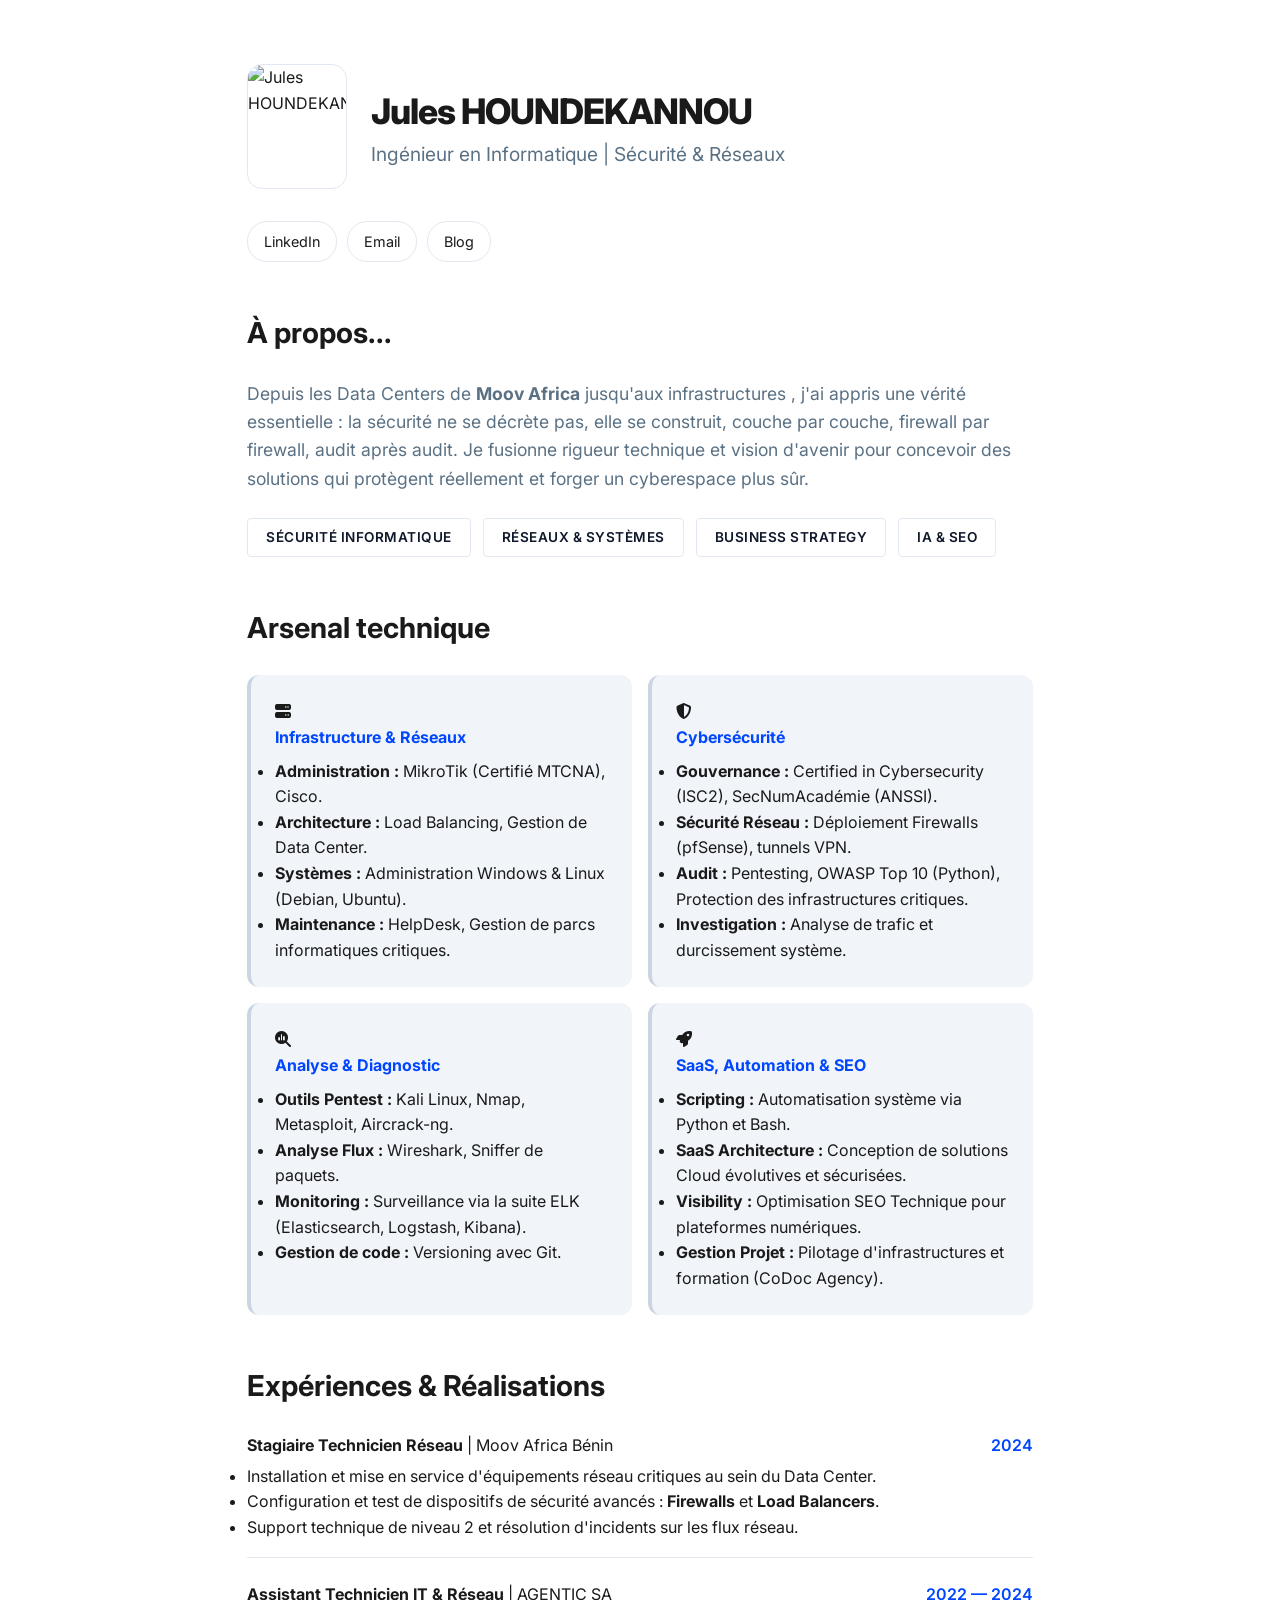
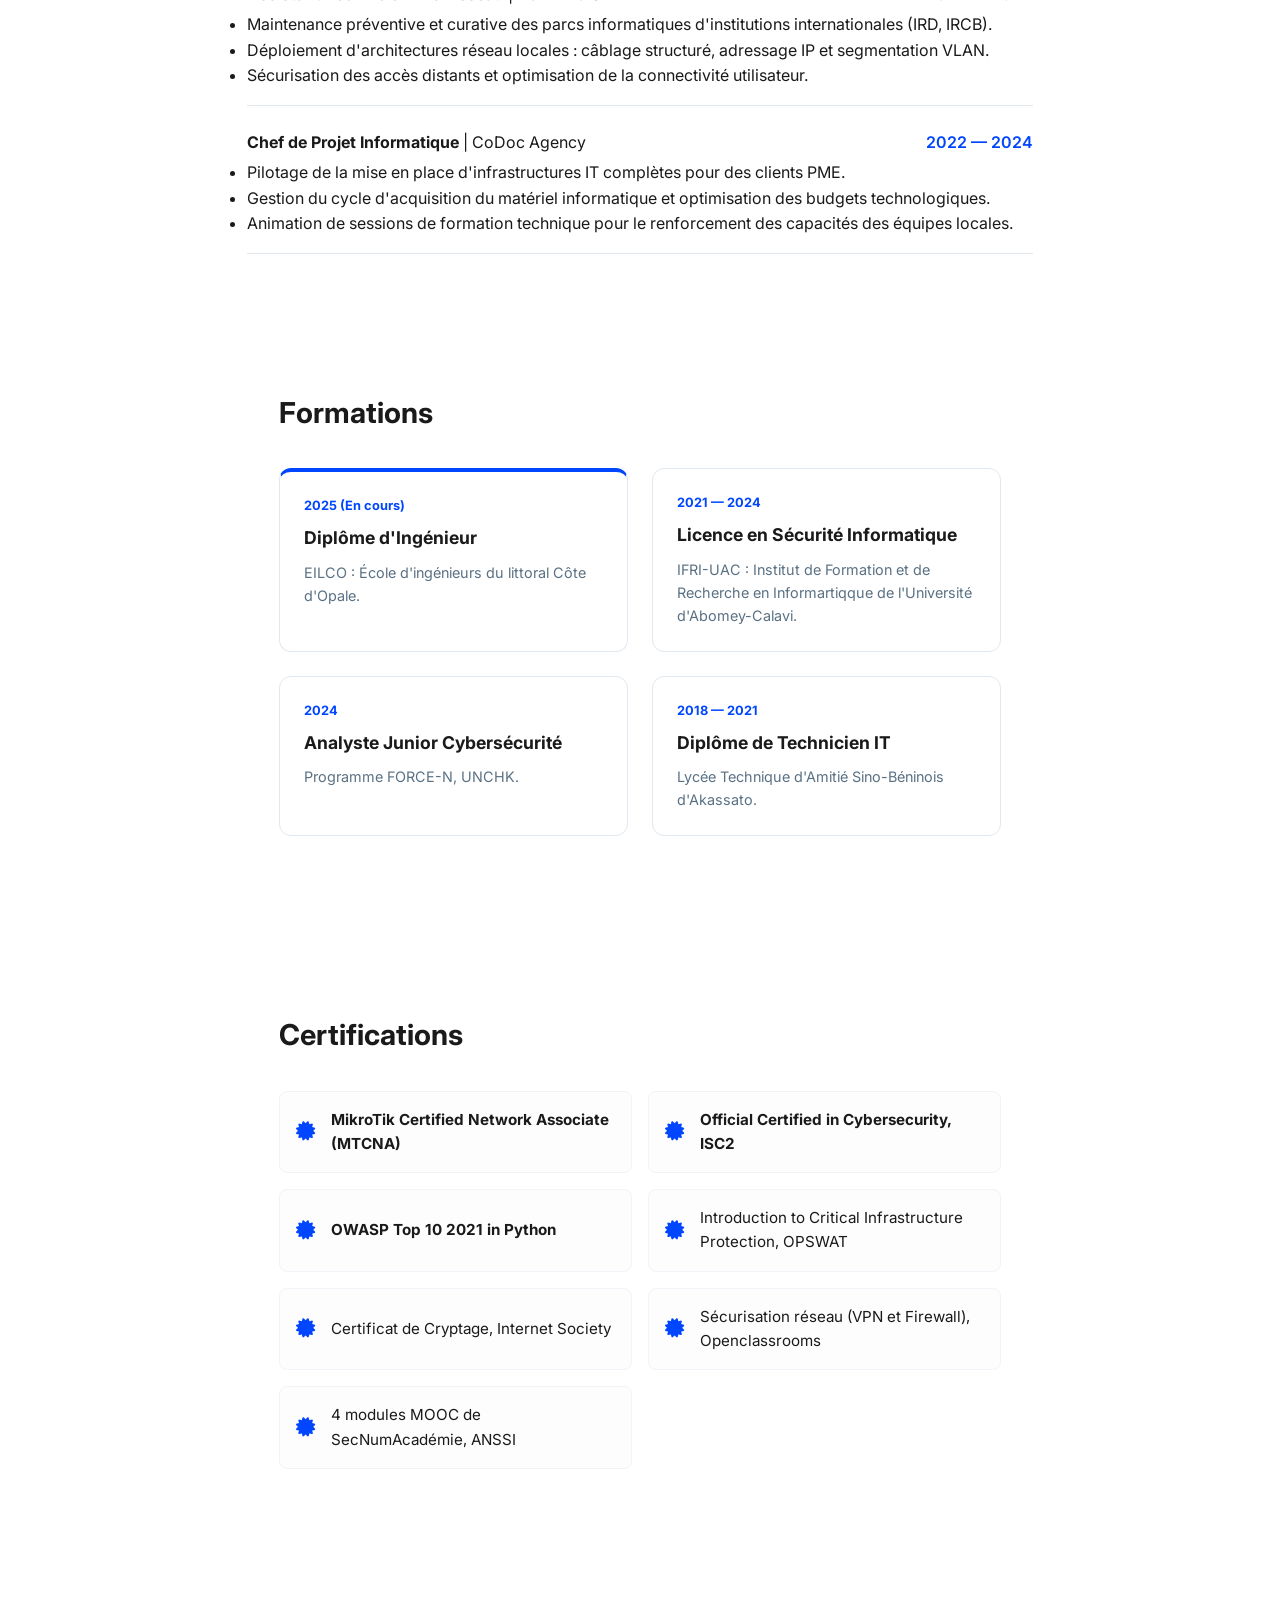
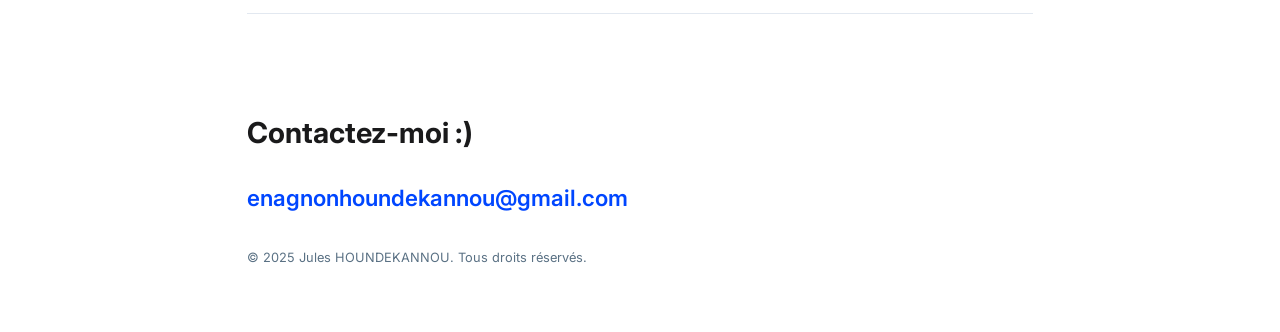
==== index.html @ 3a54ed11 "feat: initial release of professional portfolio" ====
<!DOCTYPE html>
<html lang="fr">
<head>
    <meta charset="UTF-8">
    <meta name="viewport" content="width=device-width, initial-scale=1.0">
    <title>Jules HOUNDEKANNOU </title>
    <link rel="stylesheet" href="style.css">
    <link href="https://fonts.googleapis.com/css2?family=Inter:wght@400;600;800&display=swap" rel="stylesheet">
    <link rel="stylesheet" href="https://cdnjs.cloudflare.com/ajax/libs/font-awesome/6.4.0/css/all.min.css">
</head>
<body>

    <main class="container">
        <header class="profile-header">
            <div class="profile-flex">
                <img src="https://cdn.hashnode.com/res/hashnode/image/upload/v1766856360674/9bcb1cd2-54c2-4aea-82b2-ec158ffb00c4.jpeg" alt="Jules HOUNDEKANNOU" class="avatar">
                <div class="profile-info">
                    <h1>Jules HOUNDEKANNOU</h1>
                    <p class="role">Ingénieur en Informatique | Sécurité & Réseaux</p>
                </div>
            </div>
            
            <div class="social-links">
                <a href="https://www.linkedin.com/in/jules-houndekannou-708996215/" class="btn-social">LinkedIn</a>
                <a href="mailto:enagnonhoundekannou@gmail.com" class="btn-social">Email</a>
                <a href="https://blog.houndekannoujules.com" class="btn-social">Blog</a>
            </div>

            <section class="about">
                <h2>À propos...</h2>
                <p>
                    Depuis les Data Centers de <strong>Moov Africa</strong> jusqu'aux infrastructures , j'ai appris une vérité essentielle : 
                    la sécurité ne se décrète pas, elle se construit, couche par couche, firewall par firewall, audit après audit. 
                    Je fusionne rigueur technique et vision d'avenir pour concevoir des solutions 
                    qui protègent réellement et forger un cyberespace plus sûr.
                <div class="expertise-tags">
                <span class="tag">Sécurité Informatique</span>
                <span class="tag">Réseaux & Systèmes</span>
                <span class="tag">Business Strategy</span>
                <span class="tag">IA & SEO</span>
</div>
            </section>
        </header>

       <section class="tech-stack">
    <h2>Arsenal technique</h2>
    <div class="stack-grid">

        <div class="stack-card">
            <div class="card-header">
                <i class="fa-solid fa-server"></i>
                <h3>Infrastructure & Réseaux</h3>
            </div>
            <div class="card-body">
                <ul>
                    <li><strong>Administration :</strong> MikroTik (Certifié MTCNA), Cisco.</li>
                    <li><strong>Architecture :</strong> Load Balancing, Gestion de Data Center.</li>
                    <li><strong>Systèmes :</strong> Administration Windows & Linux (Debian, Ubuntu).</li>
                    <li><strong>Maintenance :</strong> HelpDesk, Gestion de parcs informatiques critiques.</li>
                </ul>
            </div>
        </div>

        <div class="stack-card">
            <div class="card-header">
                <i class="fa-solid fa-shield-halved"></i>
                <h3>Cybersécurité</h3>
            </div>
            <div class="card-body">
                <ul>
                    <li><strong>Gouvernance :</strong> Certified in Cybersecurity (ISC2), SecNumAcadémie (ANSSI).</li>
                    <li><strong>Sécurité Réseau :</strong> Déploiement Firewalls (pfSense), tunnels VPN.</li>
                    <li><strong>Audit :</strong> Pentesting, OWASP Top 10 (Python), Protection des infrastructures critiques.</li>
                    <li><strong>Investigation :</strong> Analyse de trafic et durcissement système.</li>
                </ul>
            </div>
        </div>

        <div class="stack-card">
            <div class="card-header">
                <i class="fa-solid fa-magnifying-glass-chart"></i>
                <h3>Analyse & Diagnostic</h3>
            </div>
            <div class="card-body">
                <ul>
                    <li><strong>Outils Pentest :</strong> Kali Linux, Nmap, Metasploit, Aircrack-ng.</li>
                    <li><strong>Analyse Flux :</strong> Wireshark, Sniffer de paquets.</li>
                    <li><strong>Monitoring :</strong> Surveillance via la suite ELK (Elasticsearch, Logstash, Kibana).</li>
                    <li><strong>Gestion de code :</strong> Versioning avec Git.</li>
                </ul>
            </div>
        </div>

        <div class="stack-card">
            <div class="card-header">
                <i class="fa-solid fa-rocket"></i>
                <h3>SaaS, Automation & SEO</h3>
            </div>
            <div class="card-body">
                <ul>
                    <li><strong>Scripting :</strong> Automatisation système via Python et Bash.</li>
                    <li><strong>SaaS Architecture :</strong> Conception de solutions Cloud évolutives et sécurisées.</li>
                    <li><strong>Visibility :</strong> Optimisation SEO Technique pour plateformes numériques.</li>
                    <li><strong>Gestion Projet :</strong> Pilotage d'infrastructures et formation (CoDoc Agency).</li>
                </ul>
            </div>
        </div>

    </div>
</section>

       <section class="experiences">
    <h2>Expériences & Réalisations</h2>

    <div class="exp-item">
        <div class="exp-header">
            <div class="exp-title">
                <strong>Stagiaire Technicien Réseau</strong> | Moov Africa Bénin
            </div>
            <span class="exp-date">2024</span>
        </div>
        <ul class="exp-details">
            <li>Installation et mise en service d'équipements réseau critiques au sein du Data Center.</li>
            <li>Configuration et test de dispositifs de sécurité avancés : <strong>Firewalls</strong> et <strong>Load Balancers</strong>.</li>
            <li>Support technique de niveau 2 et résolution d'incidents sur les flux réseau.</li>
        </ul>
    </div>

    <div class="exp-item">
        <div class="exp-header">
            <div class="exp-title">
                <strong>Assistant Technicien IT & Réseau</strong> | AGENTIC SA
            </div>
            <span class="exp-date">2022 — 2024</span>
        </div>
        <ul class="exp-details">
            <li>Maintenance préventive et curative des parcs informatiques d'institutions internationales (IRD, IRCB).</li>
            <li>Déploiement d'architectures réseau locales : câblage structuré, adressage IP et segmentation VLAN.</li>
            <li>Sécurisation des accès distants et optimisation de la connectivité utilisateur.</li>
        </ul>
    </div>

    <div class="exp-item">
        <div class="exp-header">
            <div class="exp-title">
                <strong>Chef de Projet Informatique</strong> | CoDoc Agency
            </div>
            <span class="exp-date">2022 — 2024</span>
        </div>
        <ul class="exp-details">
            <li>Pilotage de la mise en place d'infrastructures IT complètes pour des clients PME.</li>
            <li>Gestion du cycle d'acquisition du matériel informatique et optimisation des budgets technologiques.</li>
            <li>Animation de sessions de formation technique pour le renforcement des capacités des équipes locales.</li>
        </ul>
    </div>

   <section id="education" class="bg-light">
        <div class="container">
            <h2 class="section-title">Formations</h2>
            <div class="education-grid">
                <div class="edu-card highlight-edu">
                    <span class="edu-date">2025 (En cours)</span>
                    <h4>Diplôme d'Ingénieur</h4>
                    <p>EILCO : École d'ingénieurs du littoral Côte d'Opale.</p>
                </div>
                <div class="edu-card">
                    <span class="edu-date">2021 — 2024</span>
                    <h4>Licence en Sécurité Informatique</h4>
                    <p>IFRI-UAC : Institut de Formation et de Recherche en Informartiqque de l'Université d'Abomey-Calavi.</p>
                </div>
                <div class="edu-card">
                    <span class="edu-date">2024</span>
                    <h4>Analyste Junior Cybersécurité</h4>
                    <p>Programme FORCE-N, UNCHK.</p>
                </div>
                <div class="edu-card">
                    <span class="edu-date">2018 — 2021</span>
                    <h4>Diplôme de Technicien IT</h4>
                    <p>Lycée Technique d'Amitié Sino-Béninois d'Akassato.</p>
                </div>
            </div>
        </div>
    </section>

    <section id="certifications">
        <div class="container">
            <h2 class="section-title">Certifications </h2>
            <div class="cert-list">
                <div class="cert-item">
                    <i class="fa-solid fa-certificate"></i>
                    <p><strong>MikroTik Certified Network Associate (MTCNA)</strong> </p>
                </div>
                <div class="cert-item">
                    <i class="fa-solid fa-certificate"></i>
                    <p><strong>Official Certified in Cybersecurity, ISC2</strong> </p>
                </div>
                <div class="cert-item">
                    <i class="fa-solid fa-certificate"></i>
                    <p><strong>OWASP Top 10 2021 in Python</strong> </p>
                </div>
                <div class="cert-item">
                    <i class="fa-solid fa-certificate"></i>
                    <p>Introduction to Critical Infrastructure Protection, OPSWAT</p>
                </div>
                <div class="cert-item">
                    <i class="fa-solid fa-certificate"></i>
                    <p>Certificat de Cryptage, Internet Society</p>
                </div>
                <div class="cert-item">
                    <i class="fa-solid fa-certificate"></i>
                    <p>Sécurisation réseau (VPN et Firewall), Openclassrooms</p>
                </div>
                <div class="cert-item">
                    <i class="fa-solid fa-certificate"></i>
                    <p>4 modules MOOC de SecNumAcadémie, ANSSI</p>
                </div>
            </div>
        </div>
    </section>

        <footer class="contact-footer">
            <h2>Contactez-moi :)</h2>
            <a href="mailto:enagnonhoundekannou@gmail.com" class="main-email">enagnonhoundekannou@gmail.com</a>
            <p class="copyright">© 2025 Jules HOUNDEKANNOU. Tous droits réservés.</p>
        </footer>
    </main>

</body>
</html>
---- style.css ----
:root {
    --primary: #0046ff;
    --text: #1a1a1b;
    --text-light: #5a7184;
    --bg-light: #f8fafc;
    --border: #e2e8f0;
}

* { margin: 0; padding: 0; box-sizing: border-box; }

body {
    font-family: 'Inter', sans-serif;
    color: var(--text);
    background-color: #ffffff;
    line-height: 1.6;
}

.container {
    max-width: 850px;
    margin: 0 auto;
    padding: 4rem 2rem;
}

/* Header & Avatar */
.profile-flex {
    display: flex;
    align-items: center;
    gap: 1.5rem;
    margin-bottom: 2rem;
}

.avatar {
    width: 100px;
    height: 125px;
    border-radius: 15px;
    object-fit: cover;
    border: 1px solid var(--border);
}

h1 { font-size: 2.2rem; font-weight: 800; letter-spacing: -1px; }
.role { font-size: 1.2rem; color: var(--text-light); }

/* Social Buttons */
.social-links {
    display: flex;
    gap: 10px;
    margin-bottom: 3rem;
}

.btn-social {
    text-decoration: none;
    padding: 8px 16px;
    border: 1px solid var(--border);
    border-radius: 20px;
    color: var(--text);
    font-size: 0.9rem;
    transition: 0.3s;
}

.btn-social:hover { background: var(--bg-light); border-color: var(--primary); color: var(--primary); }

/* Sections Style */
h2 { font-size: 1.8rem; margin-bottom: 1.5rem; margin-top: 3rem; }
.about p { font-size: 1.1rem; color: var(--text-light); margin-bottom: 1rem; }
.highlight { border-left: 4px solid var(--primary); padding-left: 1rem; color: var(--text) !important; }

.expertise-tags {
    display: flex;
    flex-wrap: wrap;
    gap: 12px;
    margin-top: 25px;
}

.tag {
    background: #ffffff;
    color: #0f172a; /* Noir profond */
    border: 1px solid #e2e8f0;
    padding: 8px 18px;
    border-radius: 4px; /* Coins légèrement arrondis pour le côté pro */
    font-size: 0.85rem;
    font-weight: 600;
    text-transform: uppercase;
    letter-spacing: 0.5px;
    transition: all 0.3s ease;
    cursor: default;
}

.tag:hover {
    border-color: #0046ff; /* Ton bleu très discret */
    color: #0046ff;
    background: #f8fafc;
}


/* Tech Stack Grid */
.stack-grid {
    display: grid;
    grid-template-columns: repeat(auto-fit, minmax(300px, 1fr));
    gap: 1rem;
}

.stack-card {
    background: #f1f5f9;
    padding: 1.5rem;
    border-radius: 12px;
    border-left: 4px solid #cbd5e1;
}

.stack-card h3 { font-size: 1rem; margin-bottom: 0.5rem; color: var(--primary); }
.stack-card p { font-size: 0.95rem; color: var(--text-light); }

/* Experiences */
.exp-item { margin-bottom: 1.5rem; padding-bottom: 1rem; border-bottom: 1px solid var(--border); }
.exp-header { display: flex; justify-content: space-between; margin-bottom: 0.3rem; }
.exp-header span { color: var(--primary); font-weight: 600; }

/* Footer */
.contact-footer { text-align: left; margin-top: 5rem; padding-top: 3rem; border-top: 1px solid var(--border); }
.main-email { font-size: 1.4rem; color: var(--primary); text-decoration: none; font-weight: 600; }
.copyright { margin-top: 2rem; font-size: 0.8rem; color: var(--text-light); }

/* Responsivité Mobile */
@media (max-width: 600px) {
    .container { padding: 2rem 1.5rem; }
    .profile-flex { flex-direction: column; text-align: center; }
    .social-links { justify-content: center; flex-wrap: wrap; }
    h1 { font-size: 1.8rem; }
    .exp-header { flex-direction: column; }
}

/* Styles pour la grille de formation */
.education-grid {
    display: grid;
    grid-template-columns: repeat(auto-fit, minmax(250px, 1fr));
    gap: 1.5rem;
    margin-top: 2rem;
}

.edu-card {
    background: white;
    padding: 1.5rem;
    border-radius: 12px;
    border: 1px solid var(--border);
    transition: 0.3s;
}

.highlight-edu {
    border-top: 4px solid var(--primary);
}

.edu-date {
    display: block;
    font-size: 0.8rem;
    font-weight: 700;
    color: var(--primary);
    margin-bottom: 0.5rem;
}

.edu-card h4 {
    font-size: 1.1rem;
    margin-bottom: 0.5rem;
    color: var(--text);
}

.edu-card p {
    font-size: 0.9rem;
    color: var(--text-light);
}

/* Styles pour les certifications */
.cert-list {
    display: grid;
    grid-template-columns: repeat(auto-fit, minmax(350px, 1fr));
    gap: 1rem;
    margin-top: 2rem;
}

.cert-item {
    display: flex;
    align-items: center;
    gap: 1rem;
    padding: 1rem;
    background: #fdfdfd;
    border-radius: 8px;
    border: 1px solid #f0f4f8;
}

.cert-item i {
    color: var(--primary);
    font-size: 1.2rem;
}

.cert-item p {
    font-size: 0.95rem;
    margin: 0;
}

.cert-item strong {
    color: var(--text);
}
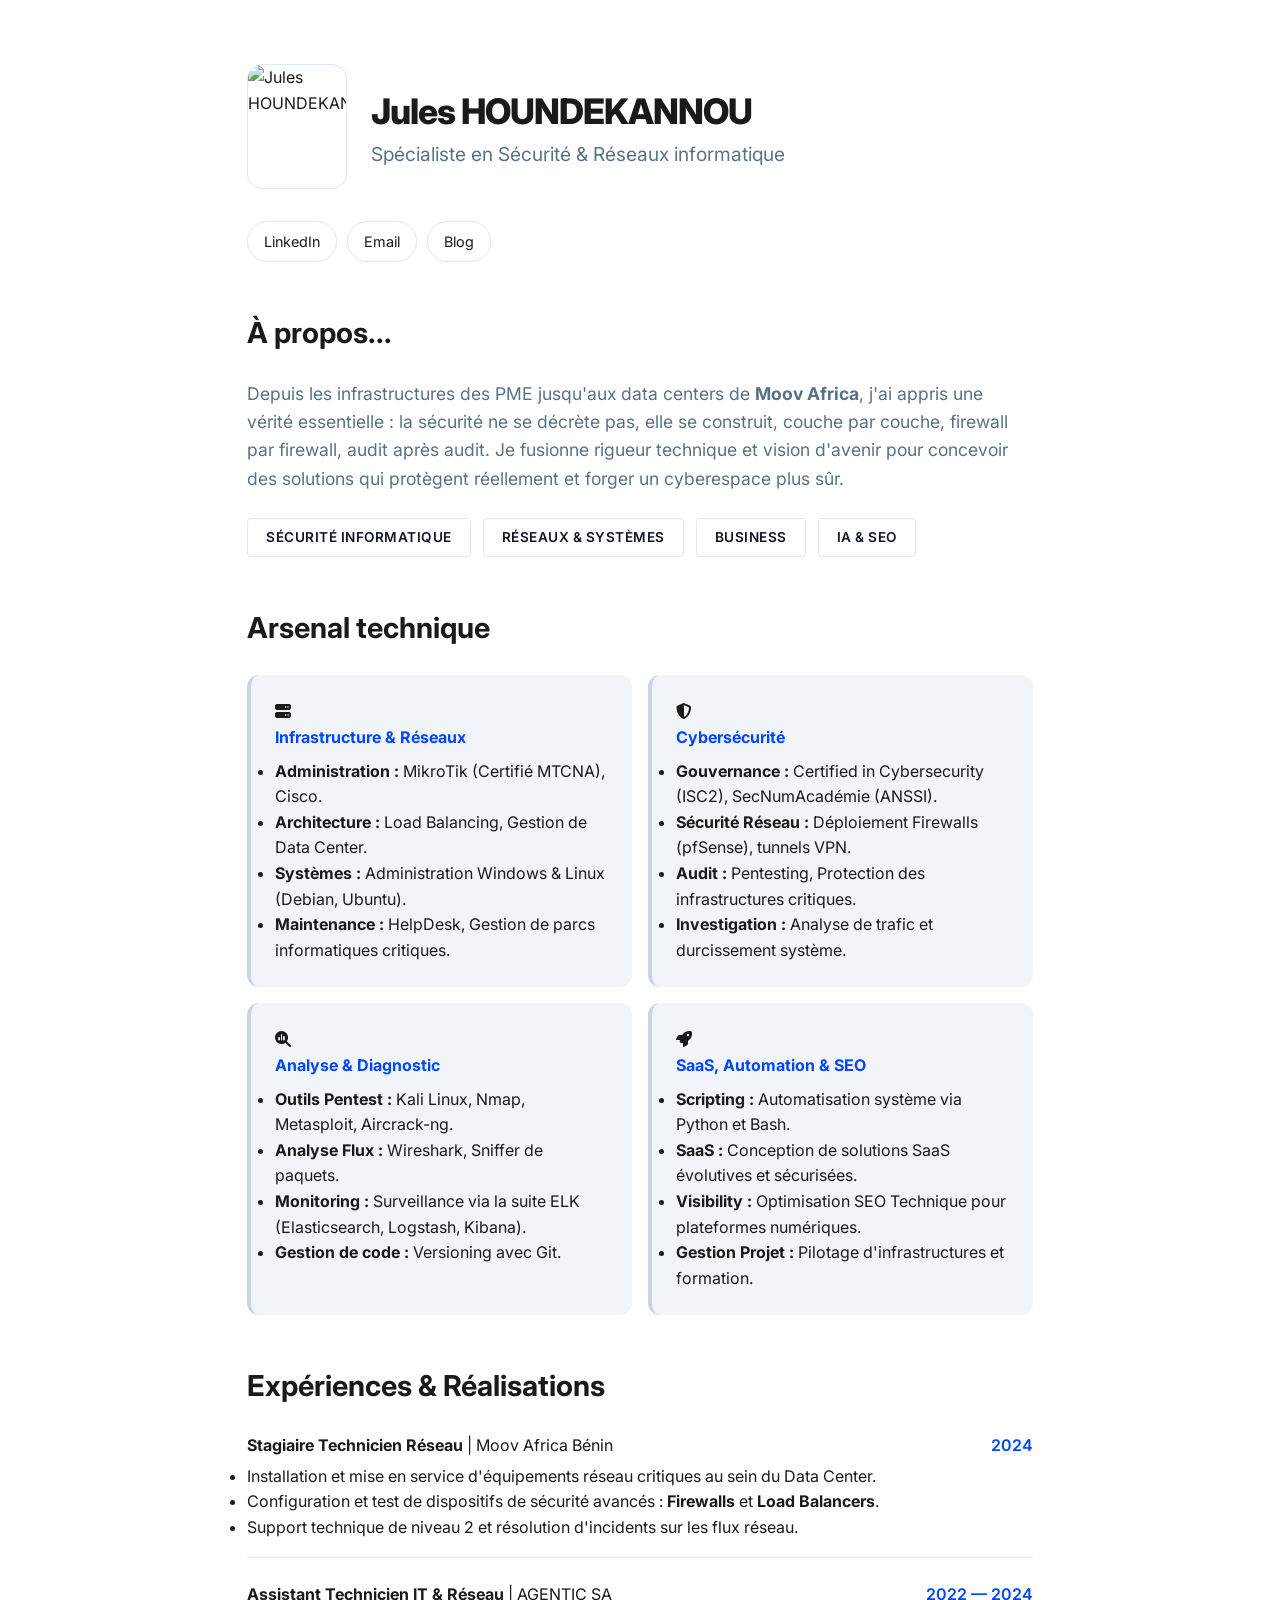
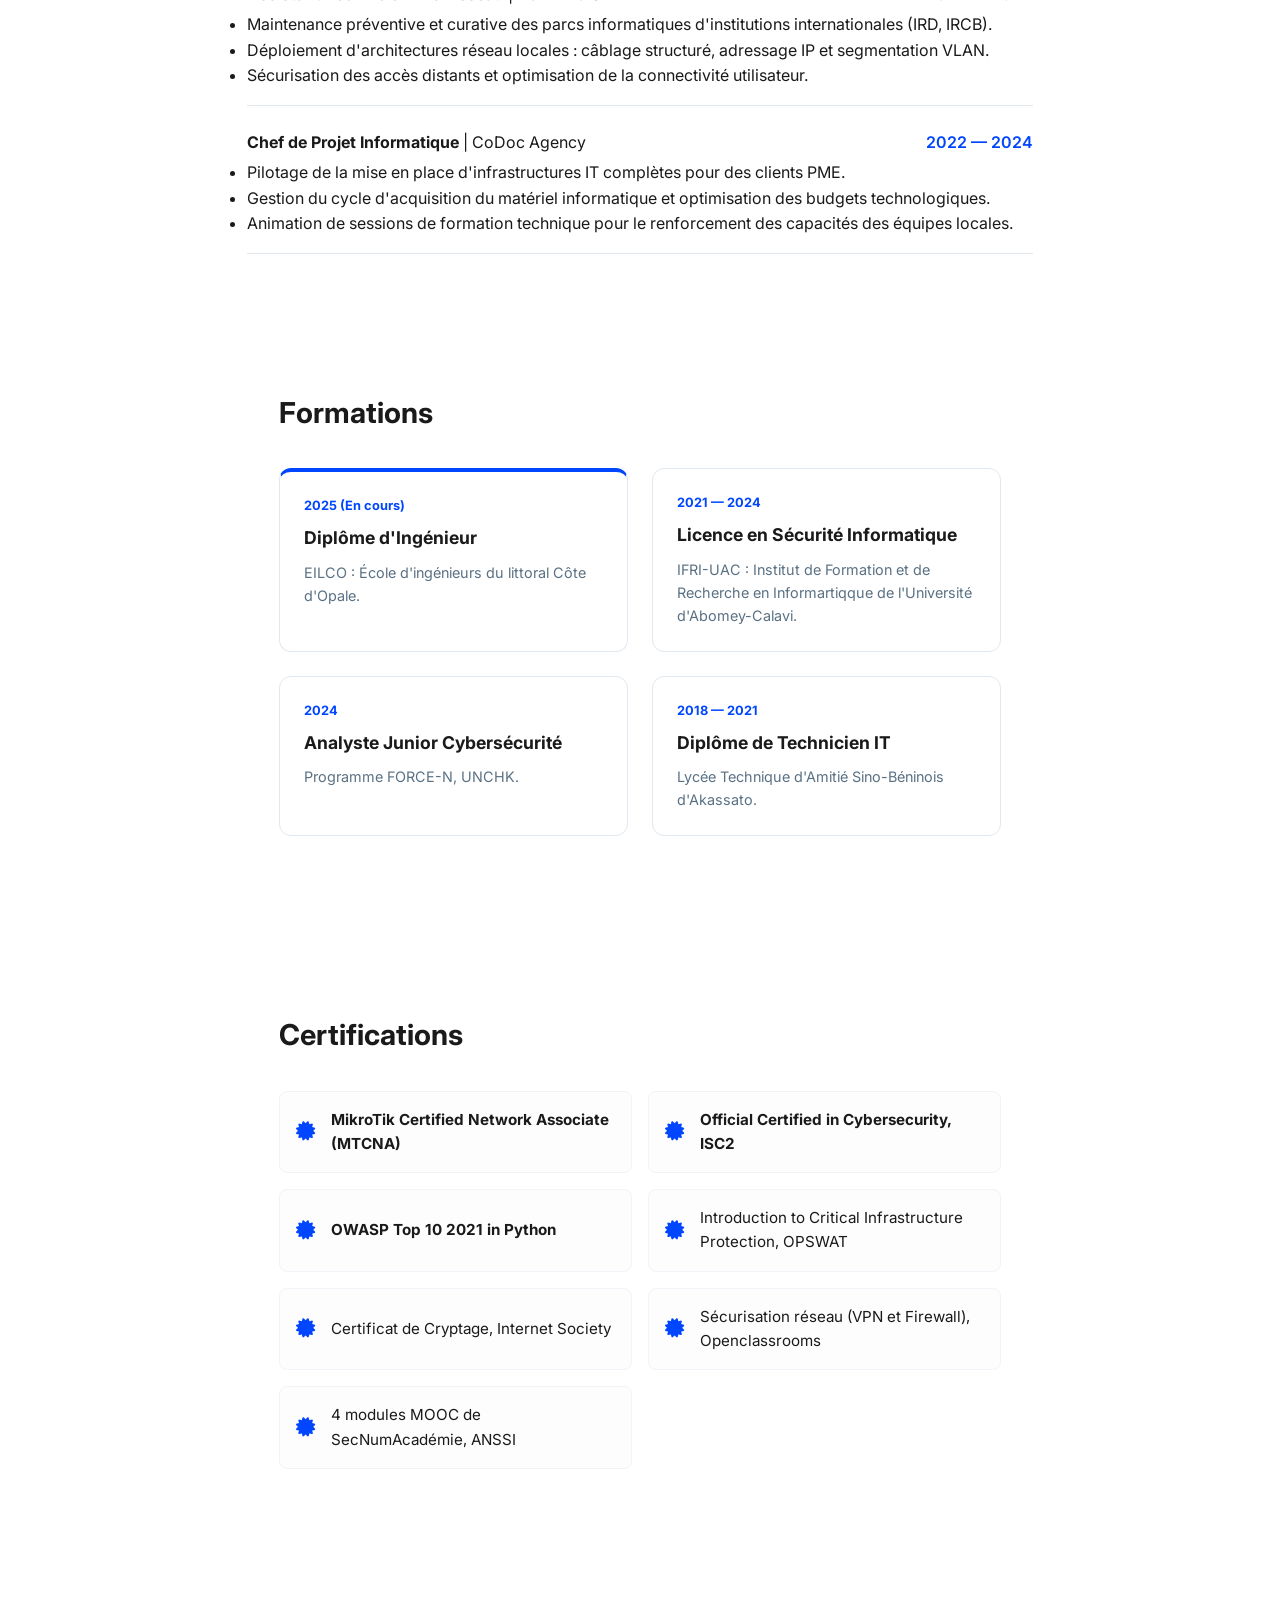
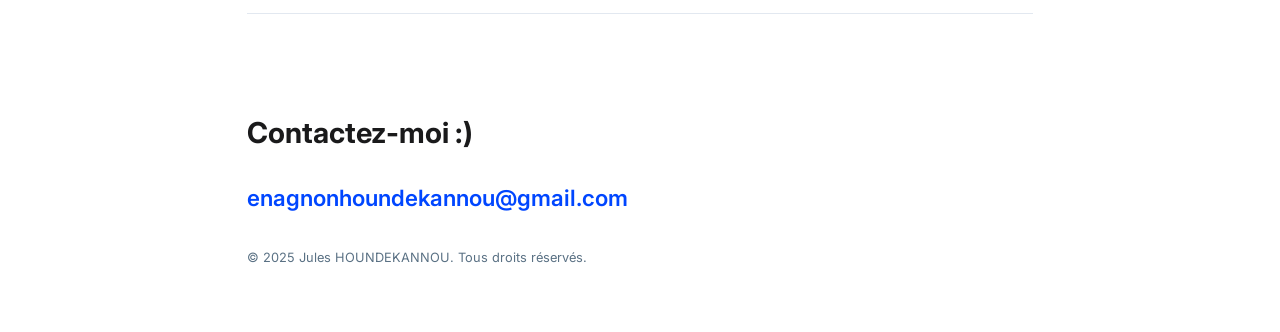
==== commit 7f97d8af: "fix : update" ====
--- a/index.html
+++ b/index.html
@@ -16,27 +16,27 @@
                 <img src="https://cdn.hashnode.com/res/hashnode/image/upload/v1766856360674/9bcb1cd2-54c2-4aea-82b2-ec158ffb00c4.jpeg" alt="Jules HOUNDEKANNOU" class="avatar">
                 <div class="profile-info">
                     <h1>Jules HOUNDEKANNOU</h1>
-                    <p class="role">Ingénieur en Informatique | Sécurité & Réseaux</p>
+                    <p class="role"> Spécialiste en Sécurité & Réseaux informatique</p>
                 </div>
             </div>
             
             <div class="social-links">
                 <a href="https://www.linkedin.com/in/jules-houndekannou-708996215/" class="btn-social">LinkedIn</a>
                 <a href="mailto:enagnonhoundekannou@gmail.com" class="btn-social">Email</a>
-                <a href="https://blog.houndekannoujules.com" class="btn-social">Blog</a>
+                <a href="https://blog.juleshoundekannou.com" class="btn-social">Blog</a>
             </div>
 
             <section class="about">
                 <h2>À propos...</h2>
                 <p>
-                    Depuis les Data Centers de <strong>Moov Africa</strong> jusqu'aux infrastructures , j'ai appris une vérité essentielle : 
+                    Depuis les infrastructures des PME jusqu'aux data centers de <strong>Moov Africa</strong>, j'ai appris une vérité essentielle : 
                     la sécurité ne se décrète pas, elle se construit, couche par couche, firewall par firewall, audit après audit. 
                     Je fusionne rigueur technique et vision d'avenir pour concevoir des solutions 
                     qui protègent réellement et forger un cyberespace plus sûr.
                 <div class="expertise-tags">
                 <span class="tag">Sécurité Informatique</span>
                 <span class="tag">Réseaux & Systèmes</span>
-                <span class="tag">Business Strategy</span>
+                <span class="tag">Business </span>
                 <span class="tag">IA & SEO</span>
 </div>
             </section>
@@ -70,7 +70,7 @@
                 <ul>
                     <li><strong>Gouvernance :</strong> Certified in Cybersecurity (ISC2), SecNumAcadémie (ANSSI).</li>
                     <li><strong>Sécurité Réseau :</strong> Déploiement Firewalls (pfSense), tunnels VPN.</li>
-                    <li><strong>Audit :</strong> Pentesting, OWASP Top 10 (Python), Protection des infrastructures critiques.</li>
+                    <li><strong>Audit :</strong> Pentesting, Protection des infrastructures critiques.</li>
                     <li><strong>Investigation :</strong> Analyse de trafic et durcissement système.</li>
                 </ul>
             </div>
@@ -99,9 +99,9 @@
             <div class="card-body">
                 <ul>
                     <li><strong>Scripting :</strong> Automatisation système via Python et Bash.</li>
-                    <li><strong>SaaS Architecture :</strong> Conception de solutions Cloud évolutives et sécurisées.</li>
+                    <li><strong>SaaS :</strong> Conception de solutions SaaS évolutives et sécurisées.</li>
                     <li><strong>Visibility :</strong> Optimisation SEO Technique pour plateformes numériques.</li>
-                    <li><strong>Gestion Projet :</strong> Pilotage d'infrastructures et formation (CoDoc Agency).</li>
+                    <li><strong>Gestion Projet :</strong> Pilotage d'infrastructures et formation.</li>
                 </ul>
             </div>
         </div>
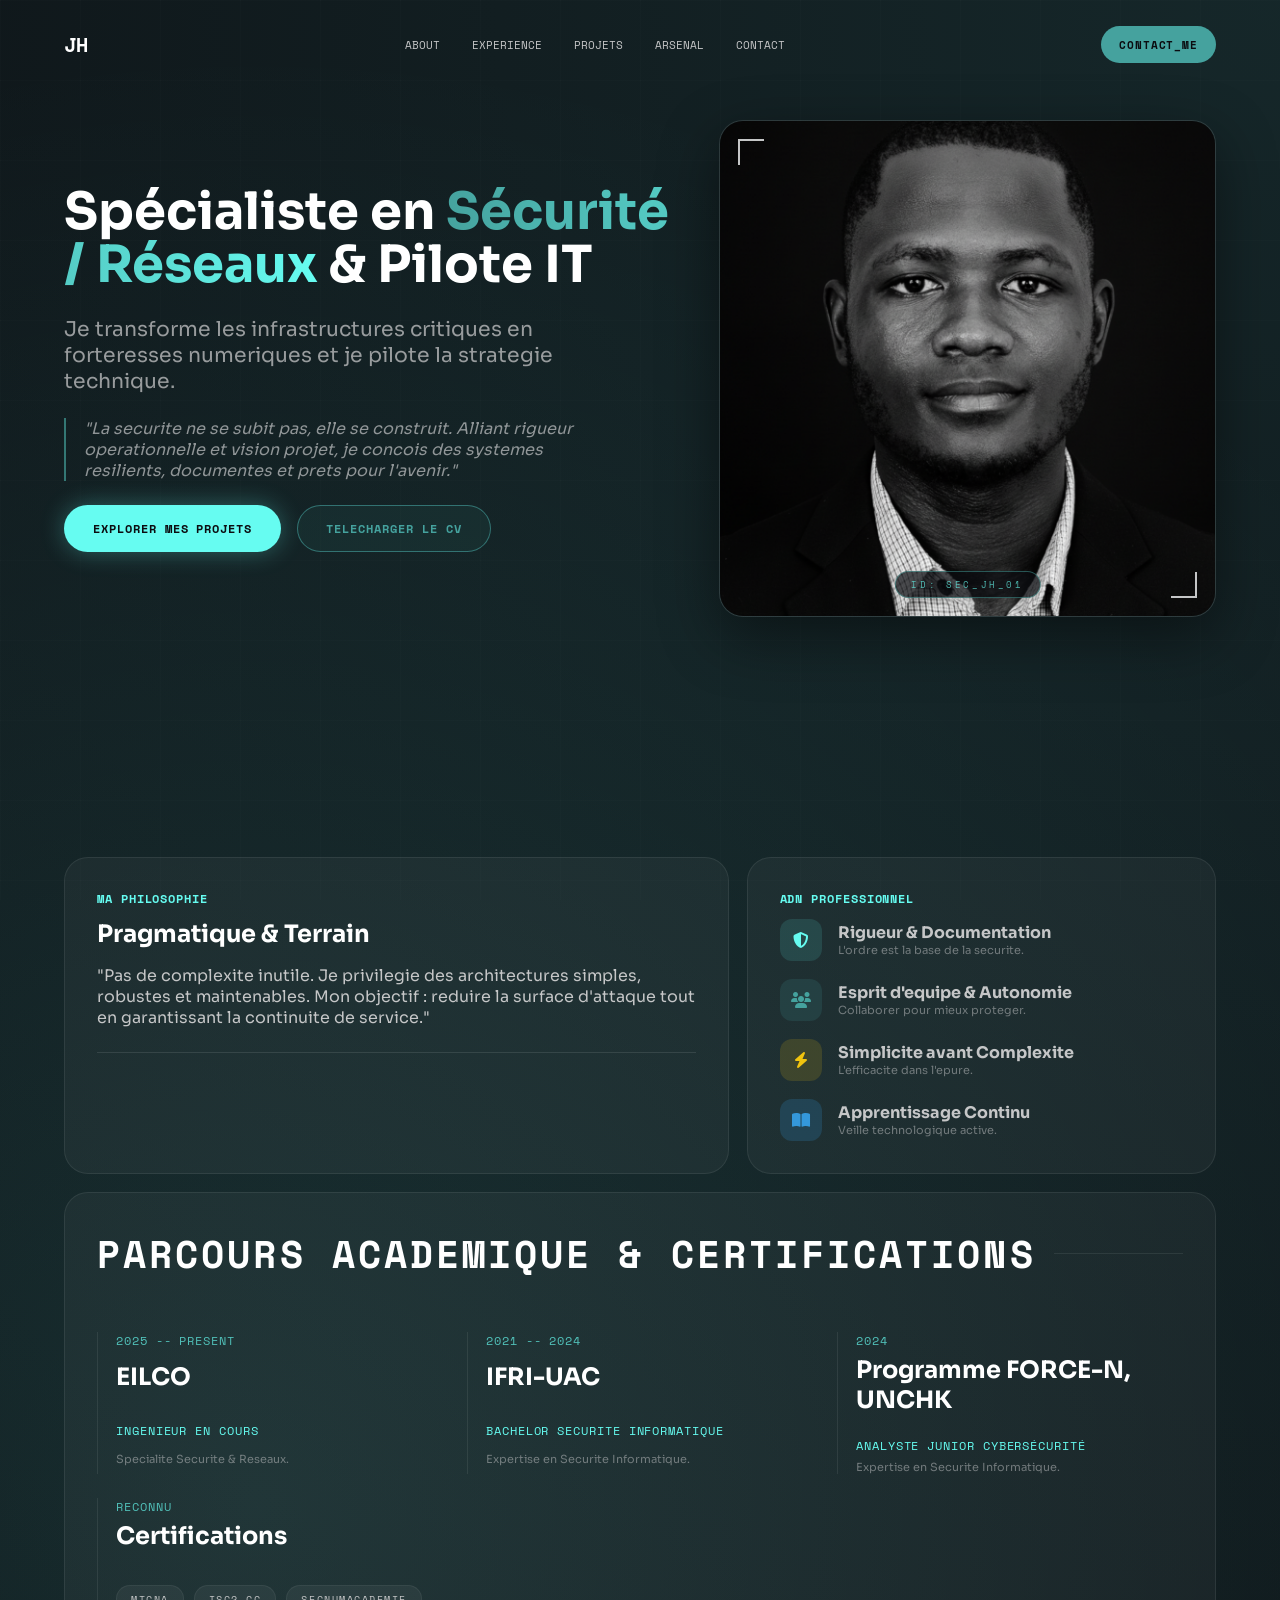
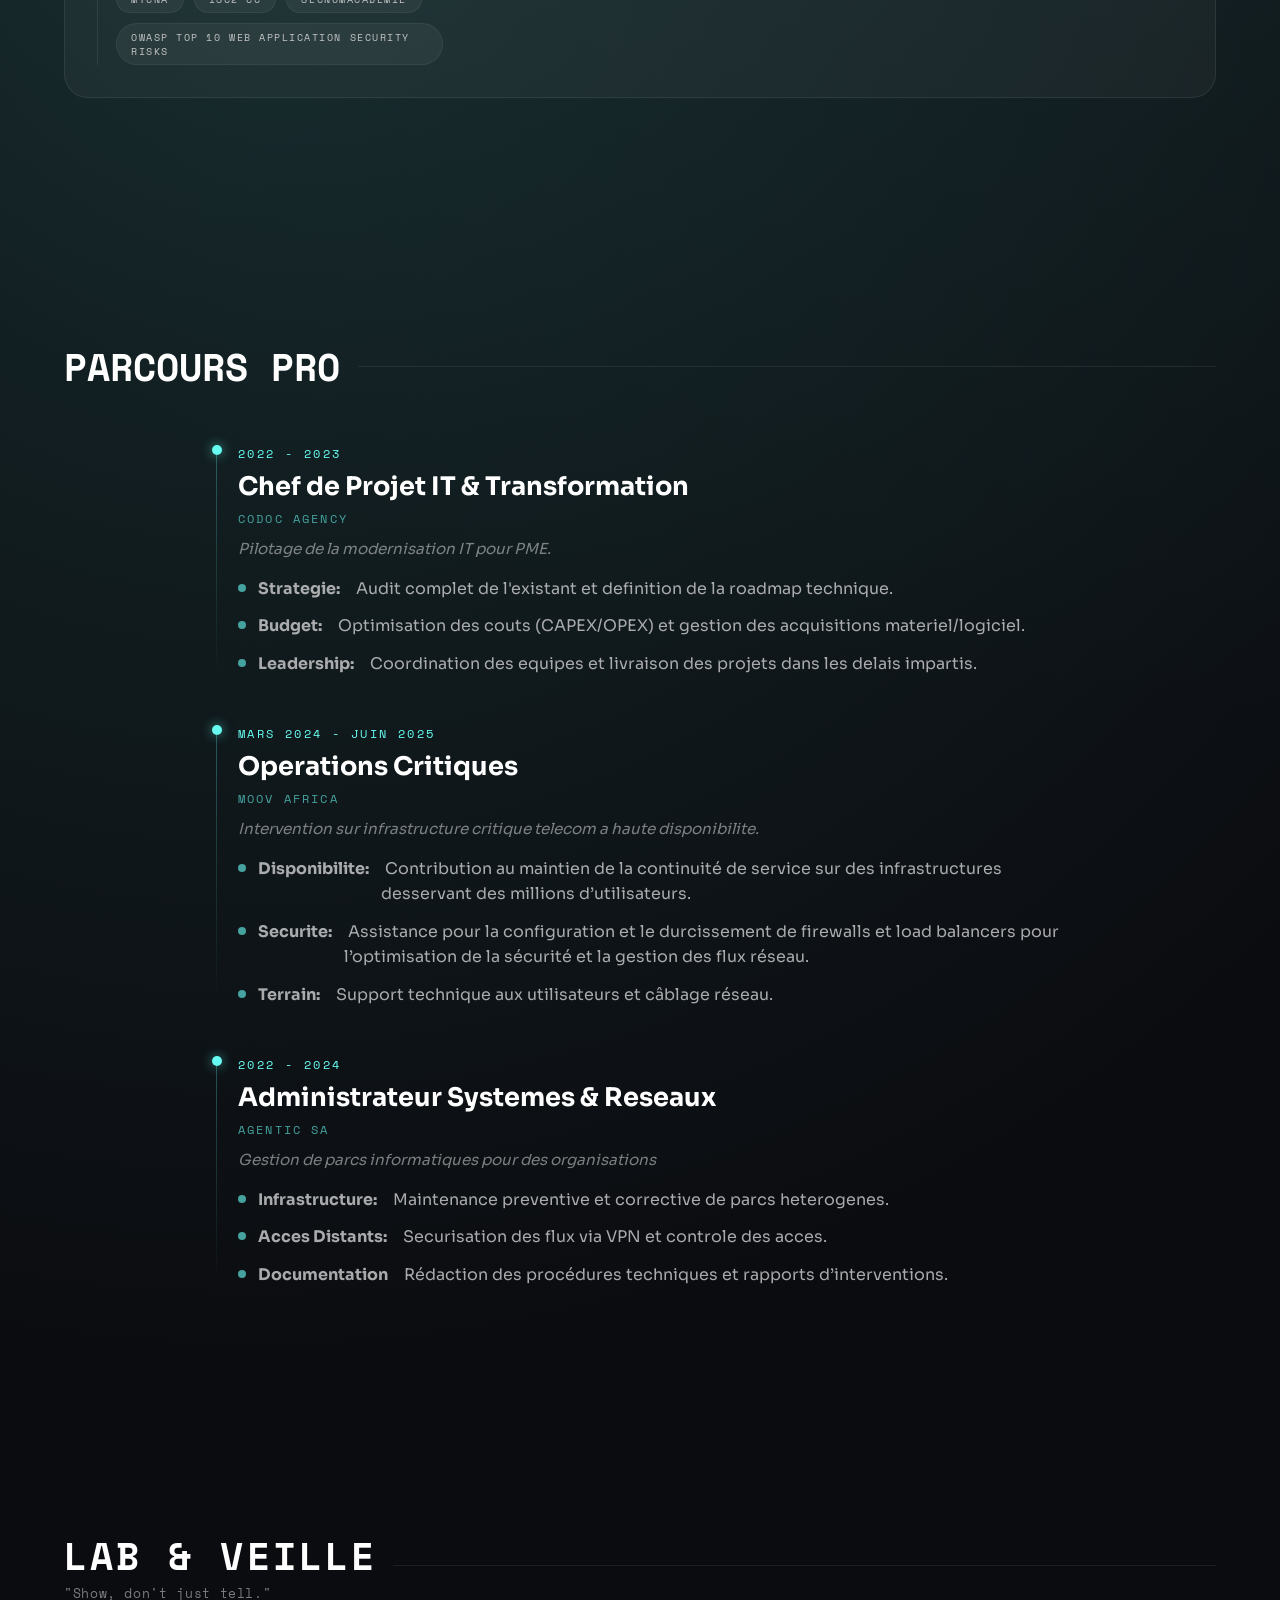
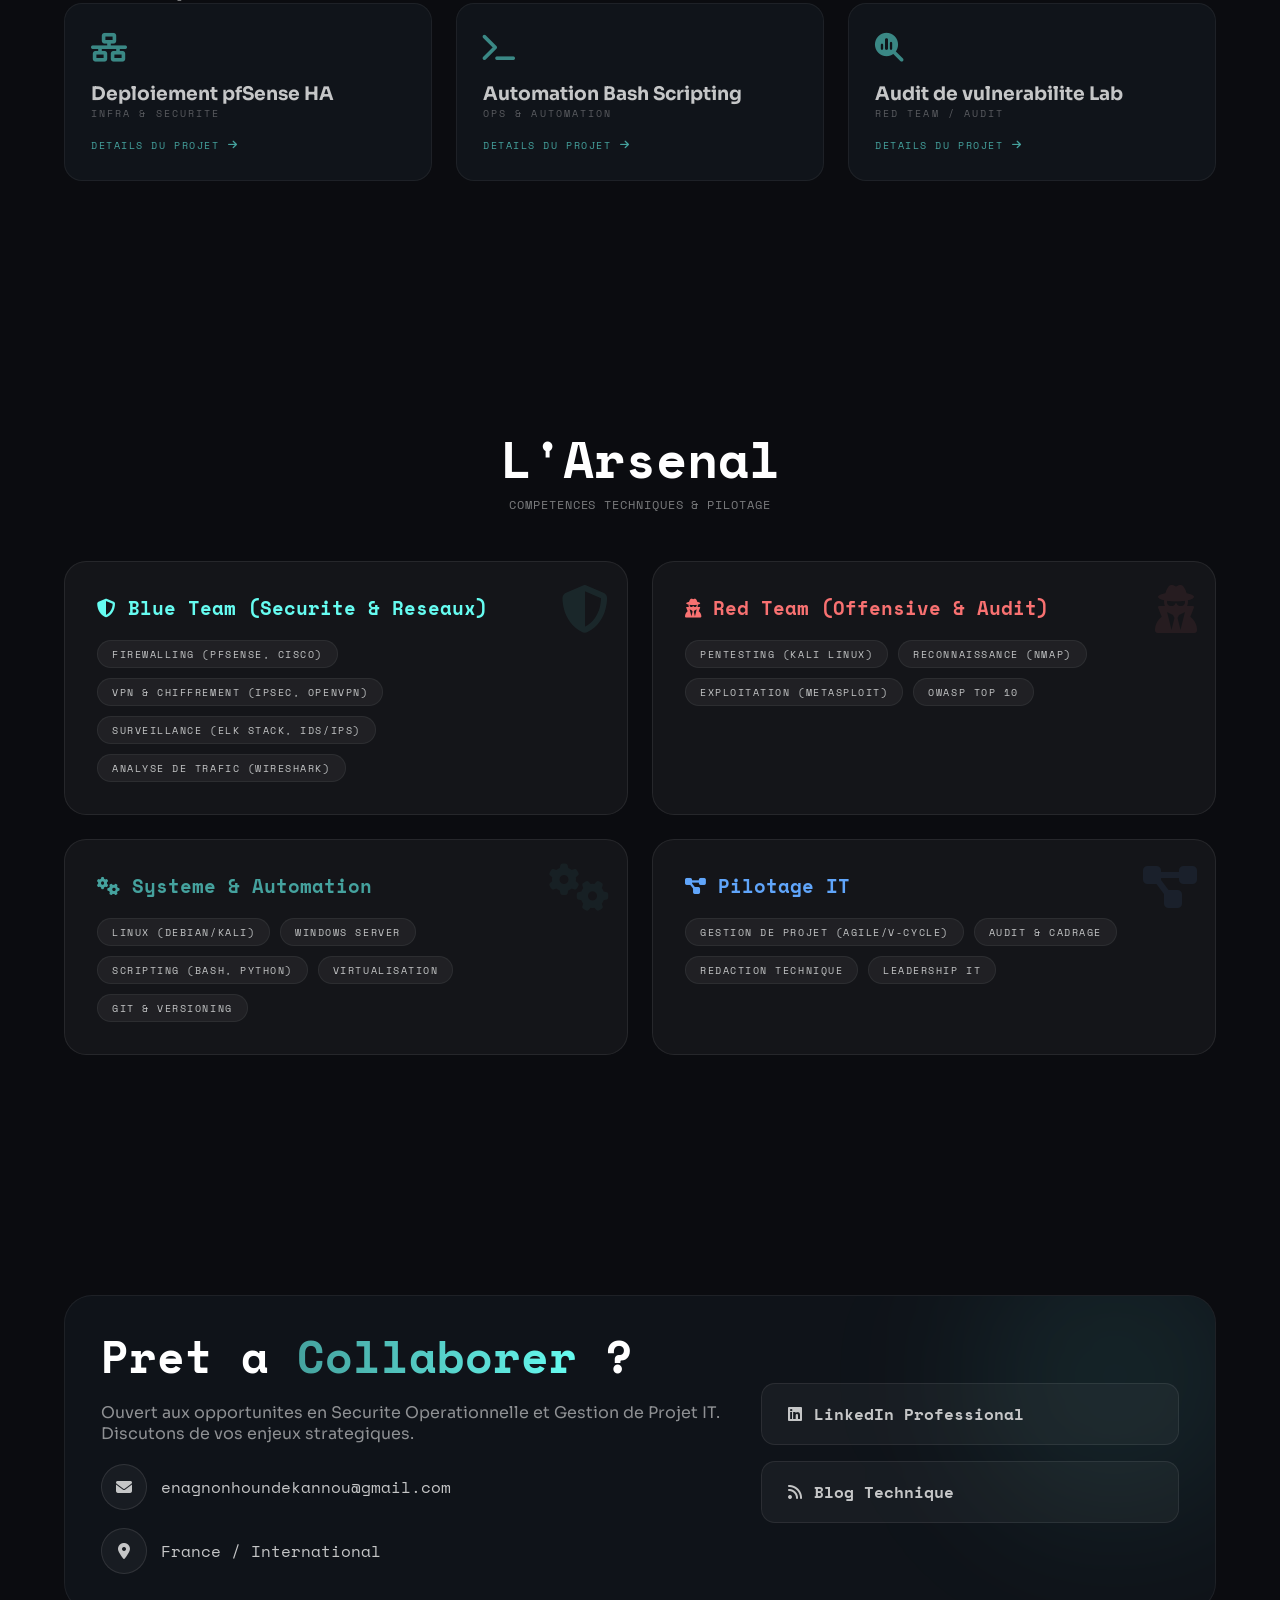
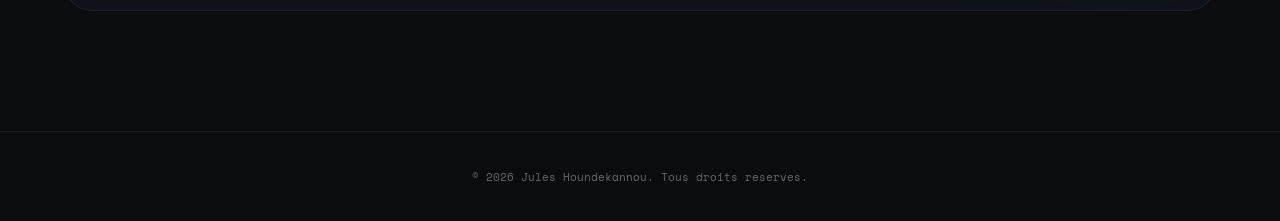
==== commit 23190392: "feat : refonte" ====
--- a/index.html
+++ b/index.html
@@ -1,229 +1,310 @@
 <!DOCTYPE html>
 <html lang="fr">
 <head>
-    <meta charset="UTF-8">
-    <meta name="viewport" content="width=device-width, initial-scale=1.0">
-    <title>Jules HOUNDEKANNOU </title>
-    <link rel="stylesheet" href="style.css">
-    <link href="https://fonts.googleapis.com/css2?family=Inter:wght@400;600;800&display=swap" rel="stylesheet">
-    <link rel="stylesheet" href="https://cdnjs.cloudflare.com/ajax/libs/font-awesome/6.4.0/css/all.min.css">
+  <meta charset="UTF-8" />
+  <meta name="viewport" content="width=device-width, initial-scale=1.0" />
+  <title>Jules Houndekannou | Cybersecurity & IT Authority</title>
+  <link rel="preconnect" href="https://fonts.googleapis.com" />
+  <link rel="preconnect" href="https://fonts.gstatic.com" crossorigin />
+  <link href="https://fonts.googleapis.com/css2?family=Sora:wght@300;400;600;700&family=Space+Mono:wght@400;700&display=swap" rel="stylesheet" />
+  <link rel="stylesheet" href="https://cdnjs.cloudflare.com/ajax/libs/font-awesome/6.4.0/css/all.min.css" />
+  <link rel="stylesheet" href="assets/styles/main.css" />
 </head>
 <body>
+  <div class="page">
+    <header class="nav">
+      <div class="container nav-content">
+        <div class="brand">JH</div>
+        <nav class="nav-links">
+          <a href="#about">about</a>
+          <a href="#experience">experience</a>
+          <a href="#projets">projets</a>
+          <a href="#arsenal">arsenal</a>
+          <a href="#contact">contact</a>
+        </nav>
+        <div class="nav-actions">
+          <a class="nav-cta" href="#contact">CONTACT_ME</a>
+          <button class="nav-toggle" type="button" aria-expanded="false" aria-controls="mobile-menu">
+            <span class="sr-only">Toggle menu</span>
+            <i class="fa-solid fa-bars nav-toggle-icon"></i>
+          </button>
+        </div>
+      </div>
+      <div class="mobile-menu" id="mobile-menu">
+        <a href="#about">about</a>
+        <a href="#experience">experience</a>
+        <a href="#projets">projets</a>
+        <a href="#arsenal">arsenal</a>
+        <a href="#contact">contact</a>
+      </div>
+    </header>
 
     <main class="container">
-        <header class="profile-header">
-            <div class="profile-flex">
-                <img src="https://cdn.hashnode.com/res/hashnode/image/upload/v1766856360674/9bcb1cd2-54c2-4aea-82b2-ec158ffb00c4.jpeg" alt="Jules HOUNDEKANNOU" class="avatar">
-                <div class="profile-info">
-                    <h1>Jules HOUNDEKANNOU</h1>
-                    <p class="role"> Spécialiste en Sécurité & Réseaux informatique</p>
-                </div>
-            </div>
-            
-            <div class="social-links">
-                <a href="https://www.linkedin.com/in/jules-houndekannou-708996215/" class="btn-social">LinkedIn</a>
-                <a href="mailto:enagnonhoundekannou@gmail.com" class="btn-social">Email</a>
-                <a href="https://blog.juleshoundekannou.com" class="btn-social">Blog</a>
-            </div>
-
-            <section class="about">
-                <h2>À propos...</h2>
-                <p>
-                    Depuis les infrastructures des PME jusqu'aux data centers de <strong>Moov Africa</strong>, j'ai appris une vérité essentielle : 
-                    la sécurité ne se décrète pas, elle se construit, couche par couche, firewall par firewall, audit après audit. 
-                    Je fusionne rigueur technique et vision d'avenir pour concevoir des solutions 
-                    qui protègent réellement et forger un cyberespace plus sûr.
-                <div class="expertise-tags">
-                <span class="tag">Sécurité Informatique</span>
-                <span class="tag">Réseaux & Systèmes</span>
-                <span class="tag">Business </span>
-                <span class="tag">IA & SEO</span>
-</div>
-            </section>
-        </header>
-
-       <section class="tech-stack">
-    <h2>Arsenal technique</h2>
-    <div class="stack-grid">
-
-        <div class="stack-card">
-            <div class="card-header">
-                <i class="fa-solid fa-server"></i>
-                <h3>Infrastructure & Réseaux</h3>
-            </div>
-            <div class="card-body">
-                <ul>
-                    <li><strong>Administration :</strong> MikroTik (Certifié MTCNA), Cisco.</li>
-                    <li><strong>Architecture :</strong> Load Balancing, Gestion de Data Center.</li>
-                    <li><strong>Systèmes :</strong> Administration Windows & Linux (Debian, Ubuntu).</li>
-                    <li><strong>Maintenance :</strong> HelpDesk, Gestion de parcs informatiques critiques.</li>
-                </ul>
-            </div>
-        </div>
-
-        <div class="stack-card">
-            <div class="card-header">
-                <i class="fa-solid fa-shield-halved"></i>
-                <h3>Cybersécurité</h3>
-            </div>
-            <div class="card-body">
-                <ul>
-                    <li><strong>Gouvernance :</strong> Certified in Cybersecurity (ISC2), SecNumAcadémie (ANSSI).</li>
-                    <li><strong>Sécurité Réseau :</strong> Déploiement Firewalls (pfSense), tunnels VPN.</li>
-                    <li><strong>Audit :</strong> Pentesting, Protection des infrastructures critiques.</li>
-                    <li><strong>Investigation :</strong> Analyse de trafic et durcissement système.</li>
-                </ul>
-            </div>
-        </div>
-
-        <div class="stack-card">
-            <div class="card-header">
-                <i class="fa-solid fa-magnifying-glass-chart"></i>
-                <h3>Analyse & Diagnostic</h3>
-            </div>
-            <div class="card-body">
-                <ul>
-                    <li><strong>Outils Pentest :</strong> Kali Linux, Nmap, Metasploit, Aircrack-ng.</li>
-                    <li><strong>Analyse Flux :</strong> Wireshark, Sniffer de paquets.</li>
-                    <li><strong>Monitoring :</strong> Surveillance via la suite ELK (Elasticsearch, Logstash, Kibana).</li>
-                    <li><strong>Gestion de code :</strong> Versioning avec Git.</li>
-                </ul>
-            </div>
-        </div>
-
-        <div class="stack-card">
-            <div class="card-header">
-                <i class="fa-solid fa-rocket"></i>
-                <h3>SaaS, Automation & SEO</h3>
-            </div>
-            <div class="card-body">
-                <ul>
-                    <li><strong>Scripting :</strong> Automatisation système via Python et Bash.</li>
-                    <li><strong>SaaS :</strong> Conception de solutions SaaS évolutives et sécurisées.</li>
-                    <li><strong>Visibility :</strong> Optimisation SEO Technique pour plateformes numériques.</li>
-                    <li><strong>Gestion Projet :</strong> Pilotage d'infrastructures et formation.</li>
-                </ul>
-            </div>
-        </div>
-
-    </div>
-</section>
-
-       <section class="experiences">
-    <h2>Expériences & Réalisations</h2>
-
-    <div class="exp-item">
-        <div class="exp-header">
-            <div class="exp-title">
-                <strong>Stagiaire Technicien Réseau</strong> | Moov Africa Bénin
-            </div>
-            <span class="exp-date">2024</span>
-        </div>
-        <ul class="exp-details">
-            <li>Installation et mise en service d'équipements réseau critiques au sein du Data Center.</li>
-            <li>Configuration et test de dispositifs de sécurité avancés : <strong>Firewalls</strong> et <strong>Load Balancers</strong>.</li>
-            <li>Support technique de niveau 2 et résolution d'incidents sur les flux réseau.</li>
-        </ul>
-    </div>
-
-    <div class="exp-item">
-        <div class="exp-header">
-            <div class="exp-title">
-                <strong>Assistant Technicien IT & Réseau</strong> | AGENTIC SA
-            </div>
-            <span class="exp-date">2022 — 2024</span>
-        </div>
-        <ul class="exp-details">
-            <li>Maintenance préventive et curative des parcs informatiques d'institutions internationales (IRD, IRCB).</li>
-            <li>Déploiement d'architectures réseau locales : câblage structuré, adressage IP et segmentation VLAN.</li>
-            <li>Sécurisation des accès distants et optimisation de la connectivité utilisateur.</li>
-        </ul>
-    </div>
-
-    <div class="exp-item">
-        <div class="exp-header">
-            <div class="exp-title">
-                <strong>Chef de Projet Informatique</strong> | CoDoc Agency
-            </div>
-            <span class="exp-date">2022 — 2024</span>
-        </div>
-        <ul class="exp-details">
-            <li>Pilotage de la mise en place d'infrastructures IT complètes pour des clients PME.</li>
-            <li>Gestion du cycle d'acquisition du matériel informatique et optimisation des budgets technologiques.</li>
-            <li>Animation de sessions de formation technique pour le renforcement des capacités des équipes locales.</li>
-        </ul>
-    </div>
-
-   <section id="education" class="bg-light">
-        <div class="container">
-            <h2 class="section-title">Formations</h2>
-            <div class="education-grid">
-                <div class="edu-card highlight-edu">
-                    <span class="edu-date">2025 (En cours)</span>
-                    <h4>Diplôme d'Ingénieur</h4>
-                    <p>EILCO : École d'ingénieurs du littoral Côte d'Opale.</p>
-                </div>
-                <div class="edu-card">
-                    <span class="edu-date">2021 — 2024</span>
-                    <h4>Licence en Sécurité Informatique</h4>
-                    <p>IFRI-UAC : Institut de Formation et de Recherche en Informartiqque de l'Université d'Abomey-Calavi.</p>
-                </div>
-                <div class="edu-card">
-                    <span class="edu-date">2024</span>
-                    <h4>Analyste Junior Cybersécurité</h4>
-                    <p>Programme FORCE-N, UNCHK.</p>
-                </div>
-                <div class="edu-card">
-                    <span class="edu-date">2018 — 2021</span>
-                    <h4>Diplôme de Technicien IT</h4>
-                    <p>Lycée Technique d'Amitié Sino-Béninois d'Akassato.</p>
-                </div>
-            </div>
-        </div>
-    </section>
-
-    <section id="certifications">
-        <div class="container">
-            <h2 class="section-title">Certifications </h2>
-            <div class="cert-list">
-                <div class="cert-item">
-                    <i class="fa-solid fa-certificate"></i>
-                    <p><strong>MikroTik Certified Network Associate (MTCNA)</strong> </p>
-                </div>
-                <div class="cert-item">
-                    <i class="fa-solid fa-certificate"></i>
-                    <p><strong>Official Certified in Cybersecurity, ISC2</strong> </p>
-                </div>
-                <div class="cert-item">
-                    <i class="fa-solid fa-certificate"></i>
-                    <p><strong>OWASP Top 10 2021 in Python</strong> </p>
-                </div>
-                <div class="cert-item">
-                    <i class="fa-solid fa-certificate"></i>
-                    <p>Introduction to Critical Infrastructure Protection, OPSWAT</p>
-                </div>
-                <div class="cert-item">
-                    <i class="fa-solid fa-certificate"></i>
-                    <p>Certificat de Cryptage, Internet Society</p>
-                </div>
-                <div class="cert-item">
-                    <i class="fa-solid fa-certificate"></i>
-                    <p>Sécurisation réseau (VPN et Firewall), Openclassrooms</p>
-                </div>
-                <div class="cert-item">
-                    <i class="fa-solid fa-certificate"></i>
-                    <p>4 modules MOOC de SecNumAcadémie, ANSSI</p>
-                </div>
-            </div>
-        </div>
-    </section>
-
-        <footer class="contact-footer">
-            <h2>Contactez-moi :)</h2>
-            <a href="mailto:enagnonhoundekannou@gmail.com" class="main-email">enagnonhoundekannou@gmail.com</a>
-            <p class="copyright">© 2025 Jules HOUNDEKANNOU. Tous droits réservés.</p>
-        </footer>
+      <section class="hero section">
+        <div class="hero-content reveal">
+          <h1 class="hero-title">Spécialiste en <span class="text-gradient"> Sécurité / Réseaux</span> &amp; Pilote IT</h1>
+          <p class="hero-subtitle">Je transforme les infrastructures critiques en forteresses numeriques et je pilote la strategie technique.</p>
+          <p class="hero-quote">"La securite ne se subit pas, elle se construit. Alliant rigueur operationnelle et vision projet, je concois des systemes resilients, documentes et prets pour l'avenir."</p>
+          <div class="hero-actions">
+            <a class="button button-primary" href="#projets">EXPLORER MES PROJETS</a>
+            <a class="button button-ghost" href="assets/files/cv.pdf" download>TELECHARGER LE CV</a>
+          </div>
+        </div>
+        <div class="hero-card reveal">
+          <img src="assets/images/jules.png" alt="Jules Houndekannou" />
+          <div class="hero-border top-left"></div>
+          <div class="hero-border bottom-right"></div>
+          <div class="hero-id">ID: SEC_JH_01</div>
+        </div>
+      </section>
+
+      <section id="about" class="section">
+        <div class="bento">
+          <article class="bento-card span-7 reveal">
+            <h4 class="mono">Ma Philosophie</h4>
+            <h3>Pragmatique &amp; Terrain</h3>
+            <p>"Pas de complexite inutile. Je privilegie des architectures simples, robustes et maintenables. Mon objectif : reduire la surface d'attaque tout en garantissant la continuite de service."</p>
+            <div class="bento-divider">
+              <span></span>
+            </div>
+          </article>
+
+          <article class="bento-card span-5 reveal">
+            <h4 class="mono">ADN Professionnel</h4>
+            <div class="bento-list">
+              <div class="bento-item">
+                <div class="bento-icon"><i class="fa-solid fa-shield-halved"></i></div>
+                <div>
+                  <div><strong>Rigueur &amp; Documentation</strong></div>
+                  <div class="bento-meta">L'ordre est la base de la securite.</div>
+                </div>
+              </div>
+              <div class="bento-item">
+                <div class="bento-icon accent"><i class="fa-solid fa-users"></i></div>
+                <div>
+                  <div><strong>Esprit d'equipe &amp; Autonomie</strong></div>
+                  <div class="bento-meta">Collaborer pour mieux proteger.</div>
+                </div>
+              </div>
+              <div class="bento-item">
+                <div class="bento-icon yellow"><i class="fa-solid fa-bolt"></i></div>
+                <div>
+                  <div><strong>Simplicite avant Complexite</strong></div>
+                  <div class="bento-meta">L'efficacite dans l'epure.</div>
+                </div>
+              </div>
+              <div class="bento-item">
+                <div class="bento-icon blue"><i class="fa-solid fa-book-open"></i></div>
+                <div>
+                  <div><strong>Apprentissage Continu</strong></div>
+                  <div class="bento-meta">Veille technologique active.</div>
+                </div>
+              </div>
+            </div>
+          </article>
+
+          <article class="bento-card span-12 reveal">
+            <div class="section-title">
+              <h2 class="mono">Parcours Academique &amp; Certifications</h2>
+              <div class="line"></div>
+            </div>
+            <div class="bento-grid">
+              <div class="bento-grid-item">
+                <div class="mono" style="color: rgba(102, 252, 241, 0.7);">2025 -- PRESENT</div>
+                <h3>EILCO</h3>
+                <div class="mono" style="color: var(--glow);">Ingenieur en cours</div>
+                <p class="bento-meta">Specialite Securite &amp; Reseaux.</p>
+              </div>
+              <div class="bento-grid-item">
+                <div class="mono" style="color: rgba(102, 252, 241, 0.7);">2021 -- 2024</div>
+                <h3>IFRI-UAC</h3>
+                <div class="mono" style="color: var(--glow);">Bachelor Securite Informatique</div>
+                <p class="bento-meta">Expertise en Securite Informatique.</p>
+              </div>
+
+               <div class="bento-grid-item">
+                <div class="mono" style="color: rgba(102, 252, 241, 0.7);">2024</div>
+                <h3>Programme FORCE-N, UNCHK</h3>
+                <div class="mono" style="color: var(--glow);">Analyste Junior Cybersécurité</div>
+                <p class="bento-meta">Expertise en Securite Informatique.</p>
+              </div>
+              
+              <div class="bento-grid-item">
+                <div class="mono" style="color: rgba(102, 252, 241, 0.7);">RECONNU</div>
+                <h3>Certifications</h3>
+                <div class="skill-tags" style="margin-top: 12px;">
+                  <span>MTCNA</span>
+                  <span>ISC2 CC</span>
+                  <span>SecNumAcademie</span>
+                  <span>OWASP Top 10 Web Application Security Risks</span>
+                </div>
+              </div>
+            </div>
+          </article>
+        </div>
+      </section>
+
+      <section id="experience" class="section">
+        <div class="section-title">
+          <h2>Parcours Pro</h2>
+          <div class="line"></div>
+        </div>
+        <div class="timeline">
+
+          <article class="timeline-item reveal">
+            <div class="timeline-period">2022 - 2023</div>
+            <h3>Chef de Projet IT &amp; Transformation</h3>
+            <div class="timeline-company">CODOC AGENCY</div>
+            <p class="timeline-summary">Pilotage de la modernisation IT pour PME.</p>
+            <ul class="timeline-impact">
+              <li><span></span><strong>Strategie:</strong>&nbsp;Audit complet de l'existant et definition de la roadmap technique.</li>
+              <li><span></span><strong>Budget:</strong>&nbsp;Optimisation des couts (CAPEX/OPEX) et gestion des acquisitions materiel/logiciel.</li>
+              <li><span></span><strong>Leadership:</strong>&nbsp;Coordination des equipes et livraison des projets dans les delais impartis.</li>
+            </ul>
+          </article>
+
+          <article class="timeline-item reveal">
+            <div class="timeline-period">Mars 2024 - Juin 2025</div>
+            <h3>Operations Critiques</h3>
+            <div class="timeline-company">MOOV AFRICA</div>
+            <p class="timeline-summary">Intervention sur infrastructure critique telecom a haute disponibilite.</p>
+            <ul class="timeline-impact">
+              <li><span></span><strong>Disponibilite:</strong>&nbsp;Contribution au maintien de la continuité de service sur des infrastructures desservant des millions d’utilisateurs.</li>
+              <li><span></span><strong>Securite:</strong>&nbsp;Assistance pour la configuration et le durcissement de firewalls et load balancers pour l’optimisation de la sécurité et la gestion des flux réseau.</li>
+              <li><span></span><strong>Terrain:</strong>&nbsp;Support technique aux utilisateurs et câblage réseau.</li>
+            </ul>
+          </article>
+
+          <article class="timeline-item reveal">
+            <div class="timeline-period">2022 - 2024</div>
+            <h3>Administrateur Systemes &amp; Reseaux</h3>
+            <div class="timeline-company">AGENTIC SA</div>
+            <p class="timeline-summary">Gestion de parcs informatiques pour des organisations </p>
+            <ul class="timeline-impact">
+              <li><span></span><strong>Infrastructure:</strong>&nbsp;Maintenance preventive et corrective de parcs heterogenes.</li>
+              <li><span></span><strong>Acces Distants:</strong>&nbsp;Securisation des flux via VPN et controle des acces.</li>
+              <li><span></span><strong>Documentation</strong>&nbsp;Rédaction des procédures techniques et rapports d’interventions.
+</li>
+            </ul>
+          </article>
+        </div>
+      </section>
+
+      <section id="projets" class="section">
+        <div class="projects-header">
+          <div>
+            <h2 class="mono" style="font-size: clamp(2rem, 3vw, 3.5rem); color: var(--white);">Lab &amp; Veille</h2>
+            <p class="mono" style="text-transform: none; letter-spacing: 0.05em; font-size: 0.8rem; color: rgba(197, 198, 199, 0.6);">"Show, don't just tell."</p>
+          </div>
+          <div class="line"></div>
+        </div>
+        <div class="projects-grid">
+          <article class="project-card reveal">
+            <div class="project-icon"><i class="fa-solid fa-network-wired"></i></div>
+            <h3>Deploiement pfSense HA</h3>
+            <p class="project-meta">INFRA &amp; SECURITE</p>
+            <a class="project-link" href="#"><span>DETAILS DU PROJET</span><i class="fa-solid fa-arrow-right"></i></a>
+          </article>
+          <article class="project-card reveal">
+            <div class="project-icon"><i class="fa-solid fa-terminal"></i></div>
+            <h3>Automation Bash Scripting</h3>
+            <p class="project-meta">OPS &amp; AUTOMATION</p>
+            <a class="project-link" href="#"><span>DETAILS DU PROJET</span><i class="fa-solid fa-arrow-right"></i></a>
+          </article>
+          <article class="project-card reveal">
+            <div class="project-icon"><i class="fa-solid fa-magnifying-glass-chart"></i></div>
+            <h3>Audit de vulnerabilite Lab</h3>
+            <p class="project-meta">RED TEAM / AUDIT</p>
+            <a class="project-link" href="#"><span>DETAILS DU PROJET</span><i class="fa-solid fa-arrow-right"></i></a>
+          </article>
+        </div>
+      </section>
+
+      <section id="arsenal" class="section">
+        <div class="arsenal-header">
+          <h2>L'Arsenal</h2>
+          <p class="mono" style="color: rgba(197, 198, 199, 0.6);">Competences Techniques &amp; Pilotage</p>
+        </div>
+        <div class="skill-grid">
+          <article class="skill-card reveal">
+            <div class="skill-icon" style="color: var(--glow);"><i class="fa-solid fa-shield-halved"></i></div>
+            <h3 style="color: var(--glow);"><i class="fa-solid fa-shield-halved"></i>Blue Team (Securite &amp; Reseaux)</h3>
+            <div class="skill-tags">
+              <span>Firewalling (pfSense, Cisco)</span>
+              <span>VPN &amp; Chiffrement (IPsec, OpenVPN)</span>
+              <span>Surveillance (ELK Stack, IDS/IPS)</span>
+              <span>Analyse de trafic (Wireshark)</span>
+            </div>
+          </article>
+          <article class="skill-card reveal">
+            <div class="skill-icon" style="color: #f87171;"><i class="fa-solid fa-user-secret"></i></div>
+            <h3 style="color: #f87171;"><i class="fa-solid fa-user-secret"></i>Red Team (Offensive &amp; Audit)</h3>
+            <div class="skill-tags">
+              <span>Pentesting (Kali Linux)</span>
+              <span>Reconnaissance (Nmap)</span>
+              <span>Exploitation (Metasploit)</span>
+              <span>OWASP Top 10</span>
+            </div>
+          </article>
+          <article class="skill-card reveal">
+            <div class="skill-icon" style="color: var(--accent);"><i class="fa-solid fa-gears"></i></div>
+            <h3 style="color: var(--accent);"><i class="fa-solid fa-gears"></i>Systeme &amp; Automation</h3>
+            <div class="skill-tags">
+              <span>Linux (Debian/Kali)</span>
+              <span>Windows Server</span>
+              <span>Scripting (Bash, Python)</span>
+              <span>Virtualisation</span>
+              <span>Git &amp; Versioning</span>
+            </div>
+          </article>
+          <article class="skill-card reveal">
+            <div class="skill-icon" style="color: #60a5fa;"><i class="fa-solid fa-diagram-project"></i></div>
+            <h3 style="color: #60a5fa;"><i class="fa-solid fa-diagram-project"></i>Pilotage IT</h3>
+            <div class="skill-tags">
+              <span>Gestion de Projet (Agile/V-Cycle)</span>
+              <span>Audit &amp; Cadrage</span>
+              <span>Redaction Technique</span>
+              <span>Leadership IT</span>
+            </div>
+          </article>
+        </div>
+      </section>
+
+      <section id="contact" class="section">
+        <div class="contact-panel reveal">
+          <div>
+            <h2 class="contact-title">Pret a <span class="text-gradient">Collaborer</span> ?</h2>
+            <p style="color: rgba(197, 198, 199, 0.7); margin: 20px 0;">Ouvert aux opportunites en Securite Operationnelle et Gestion de Projet IT. Discutons de vos enjeux strategiques.</p>
+            <div class="contact-info">
+              <a href="mailto:enagnonhoundekannou@gmail.com">
+                <span class="contact-icon"><i class="fa-solid fa-envelope"></i></span>
+                <span>enagnonhoundekannou@gmail.com</span>
+              </a>
+              <div>
+                <span class="contact-icon"><i class="fa-solid fa-location-dot"></i></span>
+                <span>France / International</span>
+              </div>
+            </div>
+          </div>
+          <div class="contact-actions">
+            <a href="https://www.linkedin.com/in/jules-houndekannou-708996215/" target="_blank" rel="noopener noreferrer">
+              <i class="fa-brands fa-linkedin"></i>
+              <span>LinkedIn Professional</span>
+            </a>
+            <a href="https://blog.juleshoundekannou.com/" target="_blank" rel="noopener noreferrer">
+              <i class="fa-solid fa-rss"></i>
+              <span>Blog Technique</span>
+            </a>
+          </div>
+        </div>
+      </section>
     </main>
 
+    <footer>
+      <p>&copy; <span id="current-year">2025</span> Jules Houndekannou. Tous droits reserves.</p>
+    </footer>
+  </div>
+
+  <script src="assets/scripts/main.js"></script>
 </body>
-</html>+</html>
--- a/assets/styles/main.css
+++ b/assets/styles/main.css
@@ -0,0 +1,919 @@
+:root {
+  --bg: #0b0c10;
+  --bg-deep: #08090b;
+  --panel: #11141b;
+  --panel-soft: rgba(31, 40, 51, 0.45);
+  --accent: #45a29e;
+  --glow: #66fcf1;
+  --text: #c5c6c7;
+  --muted: rgba(197, 198, 199, 0.55);
+  --white: #ffffff;
+  --border: rgba(255, 255, 255, 0.08);
+  --shadow: 0 20px 60px rgba(0, 0, 0, 0.45);
+}
+
+* {
+  box-sizing: border-box;
+  margin: 0;
+  padding: 0;
+}
+
+html {
+  scroll-behavior: smooth;
+}
+
+body {
+  font-family: "Sora", "Work Sans", sans-serif;
+  background: radial-gradient(circle at top right, rgba(69, 162, 158, 0.18), transparent 45%),
+    radial-gradient(circle at 20% 30%, rgba(102, 252, 241, 0.12), transparent 40%),
+    var(--bg);
+  color: var(--text);
+  min-height: 100vh;
+  overflow-x: hidden;
+}
+
+body::before {
+  content: "";
+  position: fixed;
+  inset: 0;
+  background-image: linear-gradient(rgba(255, 255, 255, 0.035) 1px, transparent 1px),
+    linear-gradient(90deg, rgba(255, 255, 255, 0.035) 1px, transparent 1px);
+  background-size: 80px 80px;
+  pointer-events: none;
+  opacity: 0.4;
+  z-index: -2;
+}
+
+img {
+  max-width: 100%;
+  display: block;
+}
+
+a {
+  color: inherit;
+  text-decoration: none;
+}
+
+ul {
+  list-style: none;
+}
+
+.container {
+  width: min(1180px, 90vw);
+  margin: 0 auto;
+}
+
+.section {
+  padding: 120px 0 0;
+}
+
+.section + .section {
+  margin-top: 120px;
+}
+
+.mono {
+  font-family: "Space Mono", "Fira Mono", monospace;
+  letter-spacing: 0.08em;
+  text-transform: uppercase;
+  font-size: 0.72rem;
+}
+
+.text-gradient {
+  background: linear-gradient(90deg, var(--accent), var(--glow));
+  -webkit-background-clip: text;
+  -webkit-text-fill-color: transparent;
+}
+
+.button {
+  display: inline-flex;
+  align-items: center;
+  justify-content: center;
+  padding: 14px 28px;
+  border-radius: 999px;
+  font-weight: 700;
+  letter-spacing: 0.08em;
+  font-size: 0.75rem;
+  font-family: "Space Mono", "Fira Mono", monospace;
+  transition: transform 0.2s ease, box-shadow 0.2s ease, background 0.2s ease;
+  border: 1px solid transparent;
+}
+
+.button-primary {
+  background: var(--glow);
+  color: var(--bg);
+  box-shadow: 0 0 24px rgba(102, 252, 241, 0.3);
+}
+
+.button-primary:hover {
+  transform: translateY(-2px);
+  box-shadow: 0 16px 40px rgba(102, 252, 241, 0.35);
+}
+
+.button-ghost {
+  border-color: rgba(69, 162, 158, 0.6);
+  color: var(--accent);
+  background: rgba(69, 162, 158, 0.08);
+}
+
+.button-ghost:hover {
+  transform: translateY(-2px);
+  background: rgba(69, 162, 158, 0.18);
+}
+
+.page {
+  position: relative;
+  z-index: 1;
+}
+
+.nav {
+  position: fixed;
+  top: 0;
+  left: 0;
+  right: 0;
+  z-index: 50;
+  padding: 26px 0;
+  transition: background 0.3s ease, padding 0.3s ease, border-color 0.3s ease;
+}
+
+.nav--scrolled {
+  background: rgba(11, 12, 16, 0.85);
+  border-bottom: 1px solid rgba(255, 255, 255, 0.08);
+  backdrop-filter: blur(16px);
+  padding: 16px 0;
+}
+
+.nav-content {
+  display: flex;
+  align-items: center;
+  justify-content: space-between;
+}
+
+.brand {
+  font-family: "Space Mono", "Fira Mono", monospace;
+  font-size: 1.25rem;
+  font-weight: 700;
+  color: var(--white);
+}
+
+.nav-links {
+  display: none;
+  gap: 32px;
+  font-family: "Space Mono", "Fira Mono", monospace;
+  font-size: 0.7rem;
+  text-transform: uppercase;
+}
+
+.nav-links a {
+  transition: color 0.2s ease;
+}
+
+.nav-links a:hover {
+  color: var(--glow);
+}
+
+.nav-actions {
+  display: flex;
+  align-items: center;
+  gap: 12px;
+}
+
+.nav-cta {
+  padding: 10px 18px;
+  border-radius: 999px;
+  background: var(--accent);
+  color: var(--bg);
+  font-weight: 700;
+  font-family: "Space Mono", "Fira Mono", monospace;
+  font-size: 0.7rem;
+  letter-spacing: 0.08em;
+  transition: transform 0.2s ease, background 0.2s ease;
+}
+
+.nav-cta:hover {
+  background: var(--glow);
+  transform: translateY(-1px);
+}
+
+.nav-toggle {
+  width: 40px;
+  height: 40px;
+  border-radius: 999px;
+  border: 1px solid rgba(255, 255, 255, 0.12);
+  background: rgba(255, 255, 255, 0.05);
+  color: var(--white);
+  display: inline-flex;
+  align-items: center;
+  justify-content: center;
+  font-size: 1rem;
+  cursor: pointer;
+  transition: background 0.2s ease, border-color 0.2s ease, color 0.2s ease;
+}
+
+.nav-toggle:hover {
+  background: rgba(102, 252, 241, 0.18);
+  border-color: rgba(102, 252, 241, 0.4);
+  color: var(--glow);
+}
+
+.mobile-menu {
+  display: none;
+  flex-direction: column;
+  gap: 12px;
+  padding: 18px 24px 24px;
+  background: rgba(11, 12, 16, 0.95);
+  border-bottom: 1px solid rgba(255, 255, 255, 0.08);
+  backdrop-filter: blur(18px);
+  position: absolute;
+  top: 100%;
+  left: 0;
+  right: 0;
+}
+
+.mobile-menu a {
+  font-family: "Space Mono", "Fira Mono", monospace;
+  text-transform: uppercase;
+  letter-spacing: 0.12em;
+  font-size: 0.75rem;
+  padding: 8px 4px;
+  color: var(--text);
+}
+
+.mobile-menu a:hover {
+  color: var(--glow);
+}
+
+.mobile-menu.is-open {
+  display: flex;
+}
+
+.sr-only {
+  position: absolute;
+  width: 1px;
+  height: 1px;
+  padding: 0;
+  margin: -1px;
+  overflow: hidden;
+  clip: rect(0, 0, 0, 0);
+  white-space: nowrap;
+  border: 0;
+}
+
+.hero {
+  padding-top: 120px;
+  display: grid;
+  gap: 48px;
+  align-items: center;
+}
+
+.hero-content {
+  display: flex;
+  flex-direction: column;
+  gap: 24px;
+}
+
+.hero-title {
+  font-size: clamp(2.4rem, 4vw, 4.8rem);
+  line-height: 1.05;
+  font-weight: 700;
+  color: var(--white);
+}
+
+.hero-subtitle {
+  font-size: clamp(1rem, 1.6vw, 1.5rem);
+  max-width: 560px;
+  color: rgba(197, 198, 199, 0.75);
+}
+
+.hero-quote {
+  border-left: 2px solid rgba(102, 252, 241, 0.4);
+  padding-left: 18px;
+  font-style: italic;
+  color: rgba(197, 198, 199, 0.7);
+  max-width: 520px;
+}
+
+.hero-actions {
+  display: flex;
+  flex-wrap: wrap;
+  gap: 16px;
+}
+
+.hero-card {
+  position: relative;
+  border-radius: 24px;
+  background: rgba(255, 255, 255, 0.04);
+  border: 1px solid rgba(255, 255, 255, 0.08);
+  overflow: hidden;
+  box-shadow: var(--shadow);
+}
+
+.hero-card::before {
+  content: "";
+  position: absolute;
+  inset: 0;
+  background: radial-gradient(circle at top, rgba(102, 252, 241, 0.3), transparent 50%);
+  opacity: 0.6;
+}
+
+.hero-card img {
+  width: 100%;
+  height: 100%;
+  object-fit: cover;
+  filter: grayscale(0.4);
+  transform: scale(1.05);
+  transition: transform 0.6s ease, filter 0.6s ease;
+}
+
+.hero-card:hover img {
+  filter: grayscale(0);
+  transform: scale(1);
+}
+
+.hero-id {
+  position: absolute;
+  left: 50%;
+  bottom: 18px;
+  transform: translateX(-50%);
+  padding: 6px 16px;
+  border-radius: 999px;
+  background: rgba(11, 12, 16, 0.7);
+  border: 1px solid rgba(102, 252, 241, 0.3);
+  color: rgba(102, 252, 241, 0.7);
+  font-family: "Space Mono", "Fira Mono", monospace;
+  font-size: 0.55rem;
+  letter-spacing: 0.3em;
+}
+
+.hero-border {
+  position: absolute;
+  width: 26px;
+  height: 26px;
+  border-color: var(--glow);
+}
+
+.hero-border.top-left {
+  top: 18px;
+  left: 18px;
+  border-top: 2px solid;
+  border-left: 2px solid;
+}
+
+.hero-border.bottom-right {
+  bottom: 18px;
+  right: 18px;
+  border-bottom: 2px solid;
+  border-right: 2px solid;
+}
+
+.section-title {
+  display: flex;
+  align-items: center;
+  gap: 18px;
+  margin-bottom: 50px;
+}
+
+.section-title h2 {
+  font-size: clamp(2rem, 3vw, 3.5rem);
+  color: var(--white);
+  font-family: "Space Mono", "Fira Mono", monospace;
+  text-transform: uppercase;
+}
+
+.section-title .line {
+  flex: 1;
+  height: 1px;
+  background: rgba(255, 255, 255, 0.08);
+}
+
+.line {
+  flex: 1;
+  height: 1px;
+  background: rgba(255, 255, 255, 0.08);
+}
+
+.bento {
+  display: grid;
+  gap: 18px;
+  grid-template-columns: repeat(1, 1fr);
+}
+
+.bento-card {
+  background: rgba(255, 255, 255, 0.04);
+  border: 1px solid rgba(255, 255, 255, 0.08);
+  padding: 32px;
+  border-radius: 24px;
+  position: relative;
+  overflow: hidden;
+  transition: box-shadow 0.3s ease, border-color 0.3s ease;
+}
+
+.bento-card:hover {
+  box-shadow: 0 0 30px rgba(102, 252, 241, 0.15);
+  border-color: rgba(102, 252, 241, 0.4);
+}
+
+.bento-card h4 {
+  color: var(--glow);
+  margin-bottom: 12px;
+}
+
+.bento-card h3 {
+  color: var(--white);
+  margin-bottom: 16px;
+  font-size: 1.5rem;
+}
+
+.bento-divider {
+  display: flex;
+  align-items: center;
+  margin-top: 24px;
+}
+
+.bento-divider span {
+  flex: 1;
+  height: 1px;
+  background: rgba(255, 255, 255, 0.1);
+}
+
+.bento-list {
+  display: grid;
+  gap: 18px;
+}
+
+.bento-item {
+  display: flex;
+  align-items: center;
+  gap: 16px;
+}
+
+.bento-icon {
+  width: 42px;
+  height: 42px;
+  border-radius: 12px;
+  display: grid;
+  place-items: center;
+  background: rgba(102, 252, 241, 0.12);
+  color: var(--glow);
+}
+
+.bento-icon.accent {
+  background: rgba(69, 162, 158, 0.15);
+  color: var(--accent);
+}
+
+.bento-icon.yellow {
+  background: rgba(241, 196, 15, 0.15);
+  color: #f1c40f;
+}
+
+.bento-icon.blue {
+  background: rgba(52, 152, 219, 0.2);
+  color: #3498db;
+}
+
+.bento-meta {
+  font-size: 0.7rem;
+  color: rgba(197, 198, 199, 0.5);
+}
+
+.bento-grid {
+  display: grid;
+  gap: 24px;
+}
+
+.bento-grid-item {
+  border-left: 1px solid rgba(255, 255, 255, 0.08);
+  padding-left: 18px;
+  display: grid;
+  gap: 6px;
+}
+
+.timeline {
+  display: grid;
+  gap: 48px;
+  max-width: 860px;
+  margin: 0 auto;
+}
+
+.timeline-item {
+  position: relative;
+  padding-left: 28px;
+}
+
+.timeline-item::before {
+  content: "";
+  position: absolute;
+  left: 6px;
+  top: 0;
+  height: 100%;
+  width: 1px;
+  background: linear-gradient(180deg, var(--glow), transparent);
+  opacity: 0.3;
+}
+
+.timeline-item::after {
+  content: "";
+  position: absolute;
+  left: 2px;
+  top: 0;
+  width: 10px;
+  height: 10px;
+  border-radius: 50%;
+  background: var(--glow);
+  box-shadow: 0 0 12px rgba(102, 252, 241, 0.6);
+}
+
+.timeline-period {
+  color: var(--glow);
+  font-family: "Space Mono", "Fira Mono", monospace;
+  font-size: 0.75rem;
+  text-transform: uppercase;
+  letter-spacing: 0.2em;
+}
+
+.timeline-item h3 {
+  color: var(--white);
+  font-size: 1.6rem;
+  margin: 8px 0;
+}
+
+.timeline-company {
+  color: var(--accent);
+  font-family: "Space Mono", "Fira Mono", monospace;
+  font-size: 0.75rem;
+  letter-spacing: 0.18em;
+}
+
+.timeline-summary {
+  color: rgba(197, 198, 199, 0.6);
+  font-style: italic;
+  font-size: 0.95rem;
+  margin: 12px 0 18px;
+}
+
+.timeline-impact {
+  display: grid;
+  gap: 12px;
+  color: rgba(197, 198, 199, 0.85);
+}
+
+.timeline-impact li {
+  display: flex;
+  gap: 12px;
+  line-height: 1.6;
+}
+
+.timeline-impact span {
+  display: inline-block;
+  width: 8px;
+  height: 8px;
+  margin-top: 8px;
+  border-radius: 50%;
+  background: var(--accent);
+  flex-shrink: 0;
+}
+
+.projects-header {
+  display: grid;
+  gap: 16px;
+}
+
+.projects-grid {
+  display: grid;
+  gap: 24px;
+}
+
+.project-card {
+  padding: 26px;
+  border-radius: 18px;
+  background: rgba(31, 40, 51, 0.3);
+  border: 1px solid rgba(255, 255, 255, 0.06);
+  transition: border 0.3s ease, box-shadow 0.3s ease;
+}
+
+.project-card:hover {
+  border-color: rgba(102, 252, 241, 0.4);
+  box-shadow: 0 0 24px rgba(102, 252, 241, 0.15);
+}
+
+.project-icon {
+  color: var(--glow);
+  opacity: 0.5;
+  font-size: 1.8rem;
+  margin-bottom: 16px;
+}
+
+.project-meta {
+  font-family: "Space Mono", "Fira Mono", monospace;
+  font-size: 0.65rem;
+  color: rgba(197, 198, 199, 0.4);
+  letter-spacing: 0.2em;
+  text-transform: uppercase;
+  margin-bottom: 12px;
+}
+
+.project-link {
+  font-family: "Space Mono", "Fira Mono", monospace;
+  font-size: 0.65rem;
+  color: var(--accent);
+  display: inline-flex;
+  align-items: center;
+  gap: 8px;
+  letter-spacing: 0.15em;
+  text-transform: uppercase;
+}
+
+.project-link:hover {
+  color: var(--glow);
+}
+
+.arsenal-header {
+  text-align: center;
+  margin-bottom: 48px;
+}
+
+.arsenal-header h2 {
+  font-size: clamp(2.4rem, 4vw, 4.5rem);
+  font-family: "Space Mono", "Fira Mono", monospace;
+  color: var(--white);
+}
+
+.skill-grid {
+  display: grid;
+  gap: 24px;
+}
+
+.skill-card {
+  padding: 32px;
+  border-radius: 22px;
+  background: rgba(255, 255, 255, 0.04);
+  border: 1px solid rgba(255, 255, 255, 0.08);
+  position: relative;
+  overflow: hidden;
+}
+
+.skill-card .skill-icon {
+  position: absolute;
+  top: 18px;
+  right: 18px;
+  font-size: 3rem;
+  opacity: 0.08;
+}
+
+.skill-card h3 {
+  font-family: "Space Mono", "Fira Mono", monospace;
+  display: flex;
+  align-items: center;
+  gap: 12px;
+  margin-bottom: 18px;
+}
+
+.skill-tags {
+  display: flex;
+  flex-wrap: wrap;
+  gap: 10px;
+}
+
+.skill-tags span {
+  padding: 6px 14px;
+  border-radius: 999px;
+  background: rgba(255, 255, 255, 0.05);
+  border: 1px solid rgba(255, 255, 255, 0.06);
+  font-family: "Space Mono", "Fira Mono", monospace;
+  font-size: 0.6rem;
+  letter-spacing: 0.16em;
+  text-transform: uppercase;
+}
+
+.contact-panel {
+  display: grid;
+  gap: 32px;
+  padding: 36px;
+  border-radius: 28px;
+  background: rgba(31, 40, 51, 0.28);
+  border: 1px solid rgba(255, 255, 255, 0.06);
+  position: relative;
+  overflow: hidden;
+}
+
+.contact-panel::before {
+  content: "";
+  position: absolute;
+  width: 280px;
+  height: 280px;
+  right: -40px;
+  top: -60px;
+  background: rgba(102, 252, 241, 0.08);
+  filter: blur(80px);
+  border-radius: 50%;
+  z-index: 0;
+}
+
+.contact-panel > * {
+  position: relative;
+  z-index: 1;
+}
+
+.contact-title {
+  font-size: clamp(2.2rem, 3.5vw, 4rem);
+  color: var(--white);
+  font-family: "Space Mono", "Fira Mono", monospace;
+  line-height: 1.1;
+}
+
+.contact-info {
+  display: grid;
+  gap: 18px;
+  font-family: "Space Mono", "Fira Mono", monospace;
+}
+
+.contact-info a,
+.contact-info div {
+  display: inline-flex;
+  align-items: center;
+  gap: 14px;
+}
+
+.contact-icon {
+  width: 46px;
+  height: 46px;
+  border-radius: 50%;
+  border: 1px solid rgba(255, 255, 255, 0.1);
+  display: grid;
+  place-items: center;
+  background: rgba(255, 255, 255, 0.04);
+  transition: background 0.3s ease, color 0.3s ease;
+}
+
+.contact-info a:hover .contact-icon {
+  background: var(--glow);
+  color: var(--bg);
+}
+
+.contact-actions {
+  display: grid;
+  gap: 16px;
+}
+
+.contact-actions a {
+  padding: 18px 26px;
+  border-radius: 14px;
+  border: 1px solid rgba(255, 255, 255, 0.08);
+  background: rgba(255, 255, 255, 0.04);
+  display: inline-flex;
+  align-items: center;
+  gap: 12px;
+  font-family: "Space Mono", "Fira Mono", monospace;
+  font-weight: 700;
+  transition: background 0.3s ease, color 0.3s ease;
+}
+
+.contact-actions a:hover {
+  background: var(--glow);
+  color: var(--bg);
+}
+
+footer {
+  margin-top: 120px;
+  padding: 36px 0;
+  border-top: 1px solid rgba(255, 255, 255, 0.06);
+  text-align: center;
+  font-family: "Space Mono", "Fira Mono", monospace;
+  font-size: 0.7rem;
+  color: rgba(197, 198, 199, 0.5);
+}
+
+.reveal {
+  opacity: 0;
+  transform: translateY(20px);
+  transition: opacity 0.6s ease, transform 0.6s ease;
+}
+
+.reveal.is-visible {
+  opacity: 1;
+  transform: translateY(0);
+}
+
+@media (min-width: 900px) {
+  .nav-links {
+    display: flex;
+  }
+
+  .nav-toggle {
+    display: none;
+  }
+
+  .mobile-menu {
+    display: none;
+  }
+
+  .hero {
+    grid-template-columns: 1.1fr 0.9fr;
+  }
+
+  .projects-header {
+    grid-template-columns: auto 1fr;
+    align-items: center;
+  }
+
+  .bento {
+    grid-template-columns: repeat(12, 1fr);
+  }
+
+  .bento-card.span-7 {
+    grid-column: span 7;
+    grid-row: span 2;
+  }
+
+  .bento-card.span-5 {
+    grid-column: span 5;
+    grid-row: span 2;
+  }
+
+  .bento-card.span-12 {
+    grid-column: span 12;
+  }
+
+  .bento-grid {
+    grid-template-columns: repeat(3, 1fr);
+  }
+
+  .projects-grid {
+    grid-template-columns: repeat(3, 1fr);
+  }
+
+  .skill-grid {
+    grid-template-columns: repeat(2, 1fr);
+  }
+
+  .contact-panel {
+    grid-template-columns: 1.2fr 0.8fr;
+    align-items: center;
+  }
+}
+
+@media (max-width: 899px) {
+  .section {
+    padding-top: 80px;
+  }
+
+  .section + .section {
+    margin-top: 80px;
+  }
+
+  .nav-cta {
+    display: none;
+  }
+
+  .hero {
+    display: flex;
+    flex-direction: column-reverse;
+    align-items: center;
+  }
+
+  .hero-content {
+    align-items: center;
+    text-align: center;
+  }
+
+  .hero-subtitle,
+  .hero-quote {
+    margin: 0 auto;
+  }
+
+  .hero-actions {
+    justify-content: center;
+  }
+}
+
+@media (max-width: 700px) {
+  .nav-content {
+    gap: 12px;
+  }
+
+  .hero-card {
+    max-width: 360px;
+    margin: 0 auto;
+  }
+
+  .contact-panel {
+    padding: 28px;
+  }
+}
+
+::-webkit-scrollbar {
+  width: 8px;
+}
+
+::-webkit-scrollbar-track {
+  background: var(--bg);
+}
+
+::-webkit-scrollbar-thumb {
+  background: #1f2833;
+  border-radius: 10px;
+}
+
+::-webkit-scrollbar-thumb:hover {
+  background: var(--accent);
+}
